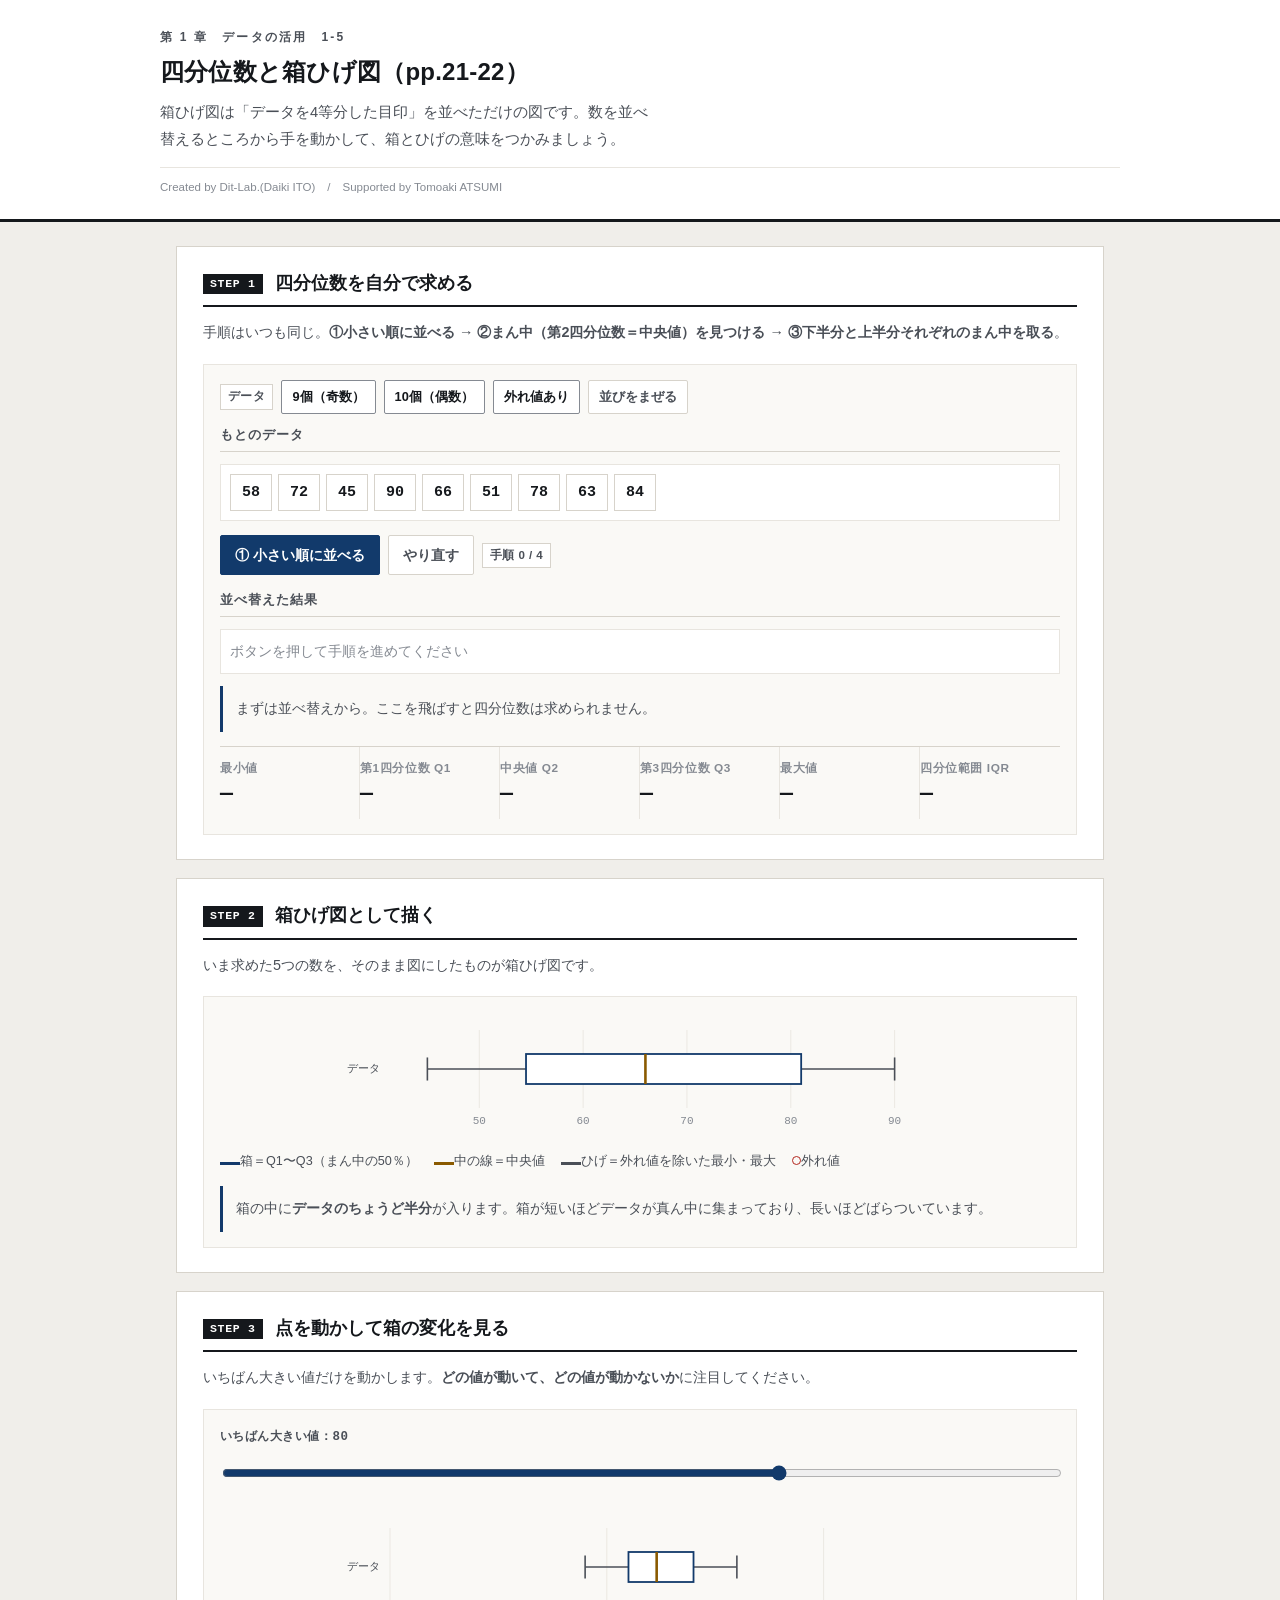
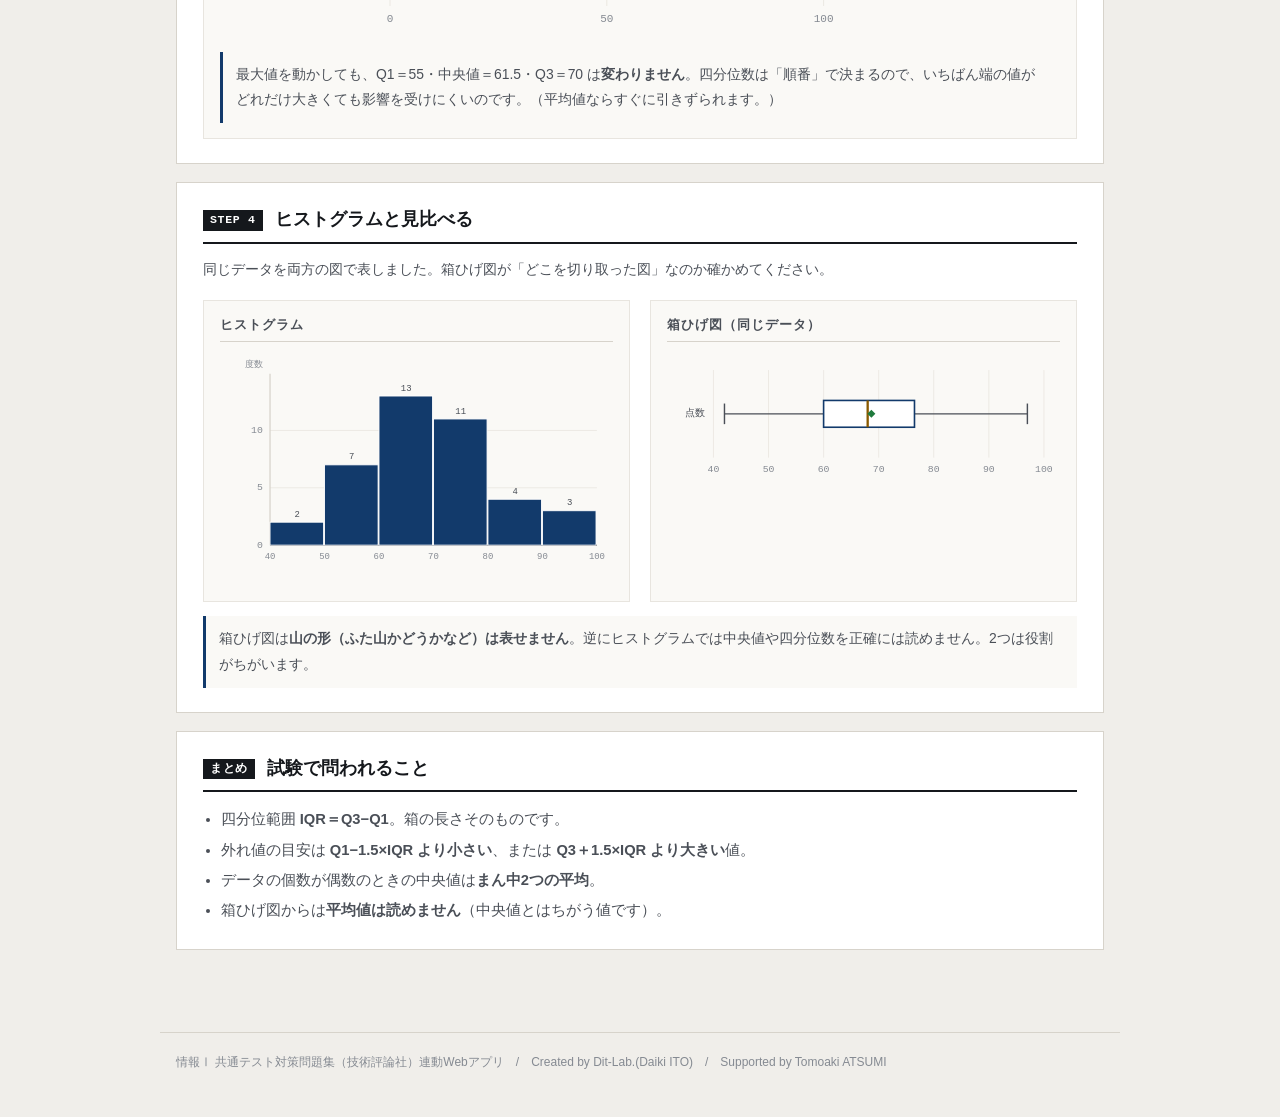
==== index.html @ 7871fb9c "feat: Streamlit版を静的Webアプリ化しGitHub Pagesで公開" ====
<!DOCTYPE html>
<html lang="ja">
<head>
<meta charset="UTF-8">
<meta name="viewport" content="width=device-width, initial-scale=1.0">
<title>四分位数と箱ひげ図｜情報Ⅰ共通テスト対策問題集</title>
<meta name="description" content="箱ひげ図は「データを4等分した目印」を並べただけの図です。数を並べ替えるところから手を動かして、箱とひげの意味をつかみましょう。">
<link rel="icon" href="data:image/svg+xml,%3Csvg xmlns=%22http://www.w3.org/2000/svg%22 viewBox=%220 0 32 32%22%3E%3Crect width=%2232%22 height=%2232%22 fill=%22%2315181c%22/%3E%3Ctext x=%2216%22 y=%2222%22 font-size=%2218%22 font-family=%22monospace%22 fill=%22%23fff%22 text-anchor=%22middle%22%3E01%3C/text%3E%3C/svg%3E">
<link rel="stylesheet" href="css/style.css">
<link rel="stylesheet" href="css/app.css">
</head>
<body>

<header class="app-header">
  <div class="inner">
    <span class="eyebrow">第 1 章　データの活用　1-5</span>
    <h1>四分位数と箱ひげ図（pp.21-22）</h1>
    <p class="lead">箱ひげ図は「データを4等分した目印」を並べただけの図です。数を並べ替えるところから手を動かして、箱とひげの意味をつかみましょう。</p>
    <p class="credit">Created by Dit-Lab.(Daiki ITO)　/　Supported by Tomoaki ATSUMI</p>
  </div>
</header>

<main class="wrap">
  <section class="step" id="step1">
    <h2><span class="no">STEP 1</span>四分位数を自分で求める</h2>
    <p class="desc">手順はいつも同じ。<strong>①小さい順に並べる → ②まん中（第2四分位数＝中央値）を見つける → ③下半分と上半分それぞれのまん中を取る</strong>。</p>

    <div class="panel">
      <div class="btn-row" style="margin-bottom:12px">
        <span class="badge">データ</span>
        <button class="btn sm" data-set="odd">9個（奇数）</button>
        <button class="btn sm" data-set="even">10個（偶数）</button>
        <button class="btn sm" data-set="outlier">外れ値あり</button>
        <button class="btn sm ghost" id="shuffleBtn">並びをまぜる</button>
      </div>

      <h3 style="font-size:.8rem;color:var(--ink-2);letter-spacing:.08em">もとのデータ</h3>
      <div class="chips" id="rawChips"></div>

      <div class="btn-row" style="margin-top:14px">
        <button class="btn primary" id="stepBtn">① 小さい順に並べる</button>
        <button class="btn ghost" id="stepReset">やり直す</button>
        <span class="badge" id="stepLabel">手順 0 / 4</span>
      </div>

      <h3 style="font-size:.8rem;color:var(--ink-2);letter-spacing:.08em;margin-top:16px">並べ替えた結果</h3>
      <div class="chips" id="sortedChips"></div>
      <div class="note" id="stepNote" style="margin-top:12px"></div>

      <div class="metrics" style="margin-top:14px">
        <div class="metric"><div class="k">最小値</div><div class="v" id="vMin">—</div></div>
        <div class="metric"><div class="k">第1四分位数 Q1</div><div class="v" id="vQ1">—</div></div>
        <div class="metric"><div class="k">中央値 Q2</div><div class="v" id="vQ2">—</div></div>
        <div class="metric"><div class="k">第3四分位数 Q3</div><div class="v" id="vQ3">—</div></div>
        <div class="metric"><div class="k">最大値</div><div class="v" id="vMax">—</div></div>
        <div class="metric"><div class="k">四分位範囲 IQR</div><div class="v" id="vIQR">—</div></div>
      </div>
    </div>
  </section>

  <section class="step" id="step2">
    <h2><span class="no">STEP 2</span>箱ひげ図として描く</h2>
    <p class="desc">いま求めた5つの数を、そのまま図にしたものが箱ひげ図です。</p>
    <div class="panel">
      <div id="boxChart"></div>
      <div class="tree-legend" style="margin-top:8px">
        <span class="k"><span class="sw" style="background:#123a6b"></span>箱＝Q1〜Q3（まん中の50％）</span>
        <span class="k"><span class="sw" style="background:#8a5a00"></span>中の線＝中央値</span>
        <span class="k"><span class="sw" style="background:#4a4f57"></span>ひげ＝外れ値を除いた最小・最大</span>
        <span class="k"><span class="sw" style="border:1.6px solid #b3261e;height:9px;width:9px;border-radius:50%;background:none"></span>外れ値</span>
      </div>
      <div class="note info" style="margin-top:12px">
        箱の中に<strong>データのちょうど半分</strong>が入ります。箱が短いほどデータが真ん中に集まっており、長いほどばらついています。
      </div>
    </div>
  </section>

  <section class="step" id="step3">
    <h2><span class="no">STEP 3</span>点を動かして箱の変化を見る</h2>
    <p class="desc">いちばん大きい値だけを動かします。<strong>どの値が動いて、どの値が動かないか</strong>に注目してください。</p>
    <div class="panel">
      <label class="fld" for="maxSlider">いちばん大きい値：<span class="mono" id="maxVal">—</span></label>
      <input type="range" id="maxSlider" min="0" max="120" step="1" value="80">
      <div id="liveBox" style="margin-top:10px"></div>
      <div class="note" id="liveNote" style="margin-top:12px"></div>
    </div>
  </section>

  <section class="step" id="step4">
    <h2><span class="no">STEP 4</span>ヒストグラムと見比べる</h2>
    <p class="desc">同じデータを両方の図で表しました。箱ひげ図が「どこを切り取った図」なのか確かめてください。</p>
    <div class="grid c2">
      <div class="panel"><h3>ヒストグラム</h3><div id="cmpHist"></div></div>
      <div class="panel"><h3>箱ひげ図（同じデータ）</h3><div id="cmpBox"></div></div>
    </div>
    <div class="note info" style="margin-top:14px">
      箱ひげ図は<strong>山の形（ふた山かどうかなど）は表せません</strong>。逆にヒストグラムでは中央値や四分位数を正確には読めません。2つは役割がちがいます。
    </div>
  </section>

  <section class="step">
    <h2><span class="no">まとめ</span>試験で問われること</h2>
    <ul style="margin:0;padding-left:1.2em;color:var(--ink-2);font-size:.92rem;line-height:2.05">
      <li>四分位範囲 <strong>IQR＝Q3−Q1</strong>。箱の長さそのものです。</li>
      <li>外れ値の目安は <strong>Q1−1.5×IQR より小さい</strong>、または <strong>Q3＋1.5×IQR より大きい</strong>値。</li>
      <li>データの個数が偶数のときの中央値は<strong>まん中2つの平均</strong>。</li>
      <li>箱ひげ図からは<strong>平均値は読めません</strong>（中央値とはちがう値です）。</li>
    </ul>
  </section>

</main>

<footer class="app-footer">
  情報Ⅰ 共通テスト対策問題集（技術評論社）連動Webアプリ　/　Created by Dit-Lab.(Daiki ITO)　/　Supported by Tomoaki ATSUMI
</footer>

<script src="js/chart.js"></script>
<script src="js/app.js"></script>
</body>
</html>
---- css/style.css ----
/* =========================================================
   情報Ⅰ 共通テスト対策問題集 — Web アプリ共通スタイル
   紙面（参考書）に寄せた設計。装飾色は使わず、色は意味を持つときだけ。
   ========================================================= */

:root{
  --paper:#ffffff;
  --paper-2:#faf9f6;      /* うすい紙 */
  --bg:#f0eeea;           /* 台紙 */
  --ink:#15181c;
  --ink-2:#4a4f57;
  --ink-3:#858a92;
  --rule:#d7d3cb;         /* 罫線 */
  --rule-2:#e8e5df;
  --accent:#123a6b;       /* 濃紺。主要操作と現在地だけに使う */
  --accent-w:#e9eef6;
  --zero:#c0392b;         /* 左＝0 */
  --one:#1d4ed8;          /* 右＝1 */
  --ok:#1f7a3d;   --ok-bg:#eef6f0;
  --ng:#b3261e;   --ng-bg:#fbefee;
  --warn:#8a5a00; --warn-bg:#fbf5e8;
  --font:"Hiragino Kaku Gothic ProN","Hiragino Sans","Yu Gothic Medium","Yu Gothic",
         "Noto Sans JP",Meiryo,-apple-system,BlinkMacSystemFont,sans-serif;
  --mono:"SFMono-Regular",Menlo,Consolas,"Courier New",monospace;
}

*{box-sizing:border-box}
[hidden]{display:none !important}
html{-webkit-text-size-adjust:100%}
body{
  margin:0; background:var(--bg); color:var(--ink);
  font-family:var(--font); font-size:16px; line-height:1.85;
  font-feature-settings:"palt" 1;
}
h1,h2,h3,h4{line-height:1.45; margin:0; font-weight:700}
p{margin:0 0 .75em} p:last-child{margin-bottom:0}
a{color:var(--accent)}

/* ---------- 標題 ---------- */
.app-header{background:var(--paper); border-bottom:3px solid var(--ink); padding:26px 20px 20px}
.app-header .inner{max-width:960px; margin:0 auto}
.app-header .eyebrow{
  font-size:.75rem; font-weight:700; color:var(--ink-2); letter-spacing:.18em;
  display:block; margin-bottom:7px;
}
.app-header h1{font-size:1.5rem; letter-spacing:.01em}
.app-header .lead{font-size:.92rem; color:var(--ink-2); margin-top:9px; max-width:60ch}
.app-header .credit{
  font-size:.72rem; color:var(--ink-3); margin-top:14px;
  padding-top:9px; border-top:1px solid var(--rule-2);
}

/* ---------- 版面 ---------- */
.wrap{max-width:960px; margin:0 auto; padding:24px 16px 64px}
.step{background:var(--paper); border:1px solid var(--rule); padding:24px 26px; margin-bottom:18px}
.step > h2{
  display:flex; align-items:baseline; gap:12px; font-size:1.1rem;
  padding-bottom:9px; border-bottom:2px solid var(--ink); margin-bottom:12px;
}
.step > h2 .no{
  flex:none; font-family:var(--mono); font-size:.72rem; font-weight:700;
  background:var(--ink); color:var(--paper); padding:2px 7px; letter-spacing:.06em;
  position:relative; top:-2px;
}
.step > .desc{color:var(--ink-2); font-size:.9rem; margin-bottom:18px}
.step[hidden]{display:none}

.grid{display:grid; gap:20px}
.grid > *{min-width:0}          /* 子の中身で列が広がるのを防ぐ */
@media(min-width:800px){ .grid.c2{grid-template-columns:1fr 1fr} }

.panel{border:1px solid var(--rule-2); background:var(--paper-2); padding:15px 16px; min-width:0}
.panel > h3{
  font-size:.8rem; font-weight:700; color:var(--ink-2); letter-spacing:.08em;
  margin-bottom:12px; padding-bottom:6px; border-bottom:1px solid var(--rule);
}

/* ---------- 部品 ---------- */
.btn{
  appearance:none; border:1px solid var(--ink-3); background:var(--paper); color:var(--ink);
  font-family:inherit; font-size:.88rem; font-weight:700; padding:8px 14px;
  border-radius:2px; cursor:pointer; min-height:40px; line-height:1.4;
  transition:background .12s, border-color .12s, color .12s;
}
.btn:hover:not(:disabled){background:var(--accent-w); border-color:var(--accent); color:var(--accent)}
.btn:disabled{opacity:.35; cursor:not-allowed}
.btn.primary{background:var(--accent); color:var(--paper); border-color:var(--accent)}
.btn.primary:hover:not(:disabled){background:#0d2c53; color:var(--paper)}
.btn.ghost{border-color:var(--rule); color:var(--ink-2)}
.btn.sm{font-size:.8rem; padding:5px 10px; min-height:34px}
.btn-row{display:flex; flex-wrap:wrap; gap:8px; align-items:center}

/* タブ（見出し下線式） */
.seg{display:flex; gap:0; border-bottom:1px solid var(--rule)}
.seg button{
  appearance:none; border:0; background:transparent; font-family:inherit; font-size:.88rem;
  font-weight:700; color:var(--ink-3); padding:9px 4px; margin-right:26px; cursor:pointer;
  border-bottom:3px solid transparent; margin-bottom:-1px; min-height:40px;
}
.seg button:hover{color:var(--ink-2)}
.seg button[aria-pressed="true"]{color:var(--ink); border-bottom-color:var(--accent)}

label.fld{display:block; font-size:.78rem; font-weight:700; color:var(--ink-2); margin-bottom:5px; letter-spacing:.04em}
input[type=text], textarea, input[type=number]{
  width:100%; font-family:inherit; font-size:1rem; color:var(--ink);
  border:1px solid var(--ink-3); border-radius:2px; padding:9px 11px;
  background:var(--paper); min-height:42px;
}
input:focus, textarea:focus{outline:2px solid var(--accent); outline-offset:-1px; border-color:var(--accent)}
.btn:focus-visible, .seg button:focus-visible, .node-card:focus-visible{outline:2px solid var(--accent); outline-offset:2px}
textarea{resize:vertical; line-height:1.7}
.mono{font-family:var(--mono)}

table.tbl{width:100%; border-collapse:collapse; font-size:.89rem}
table.tbl th, table.tbl td{border-bottom:1px solid var(--rule-2); padding:7px 10px; text-align:right}
table.tbl th:first-child, table.tbl td:first-child{text-align:left}
table.tbl thead th{border-bottom:1.5px solid var(--ink); font-size:.76rem; color:var(--ink-2); font-weight:700; white-space:nowrap}
.tbl-scroll{overflow-x:auto; -webkit-overflow-scrolling:touch; max-width:100%}

.note{padding:10px 13px; font-size:.87rem; border-left:3px solid var(--ink-3); background:var(--paper-2)}
.note.ok{background:var(--ok-bg); border-left-color:var(--ok); color:#123f22}
.note.ng{background:var(--ng-bg); border-left-color:var(--ng); color:#6d1a15}
.note.info{background:var(--paper-2); border-left-color:var(--accent); color:var(--ink-2)}
.note.warn{background:var(--warn-bg); border-left-color:var(--warn); color:#5c3d00}
.note[hidden]{display:none}

.badge{
  display:inline-block; font-size:.72rem; font-weight:700; padding:1px 7px;
  border:1px solid var(--rule); color:var(--ink-2); background:var(--paper); letter-spacing:.04em;
}

/* 数値は罫線で仕切るだけ。カードにしない */
.metrics{display:flex; flex-wrap:wrap; gap:0; border-top:1px solid var(--rule)}
.metric{flex:1 1 130px; padding:11px 14px 11px 0; border-right:1px solid var(--rule-2)}
.metric:last-child{border-right:0}
.metric .k{font-size:.74rem; color:var(--ink-3); font-weight:700; letter-spacing:.05em}
.metric .v{font-size:1.6rem; font-weight:700; line-height:1.3; font-family:var(--mono); letter-spacing:-.01em}
.metric .s{font-size:.76rem; color:var(--ink-2)}

.bit0{color:var(--zero); font-weight:700}
.bit1{color:var(--one); font-weight:700}

.app-footer{
  max-width:960px; margin:0 auto; padding:18px 16px 44px; color:var(--ink-3);
  font-size:.75rem; border-top:1px solid var(--rule);
}
.sr-only{position:absolute;width:1px;height:1px;overflow:hidden;clip:rect(0 0 0 0);white-space:nowrap}

@media(max-width:640px){
  body{font-size:15px}
  .app-header{padding:20px 16px 16px}
  .app-header h1{font-size:1.16rem}
  .wrap{padding:16px 12px 52px}
  .step{padding:18px 15px}
  .seg button{margin-right:18px; font-size:.84rem}
  .metric{flex-basis:50%; border-right:0}
}
@media (prefers-reduced-motion:reduce){ *{animation:none!important; transition:none!important} }
---- css/app.css ----
.chips{display:flex; flex-wrap:wrap; gap:6px; min-height:44px; padding:9px;
  border:1px solid var(--rule-2); background:var(--paper)}
.chip{display:inline-block; font-family:var(--mono); font-weight:700; font-size:.94rem;
  padding:4px 10px; border:1px solid var(--rule); background:var(--paper); min-width:42px; text-align:center}
.chip.q1{border-color:var(--accent); background:var(--accent-w); color:var(--accent)}
.chip.q2{border-color:#8a5a00; background:var(--warn-bg); color:#8a5a00}
.chip.q3{border-color:var(--accent); background:var(--accent-w); color:var(--accent)}
.chip.half{background:#f4f6fa}
.chip.out{border-color:var(--ng); color:var(--ng)}
.chip.dim{opacity:.45}
input[type=range]{width:100%; accent-color:var(--accent); height:34px}
.tree-legend{display:flex; gap:16px; flex-wrap:wrap; font-size:.79rem; color:var(--ink-2); align-items:center}
.tree-legend .sw{width:20px; height:3px; display:inline-block}
.metric .v{font-size:1.35rem}
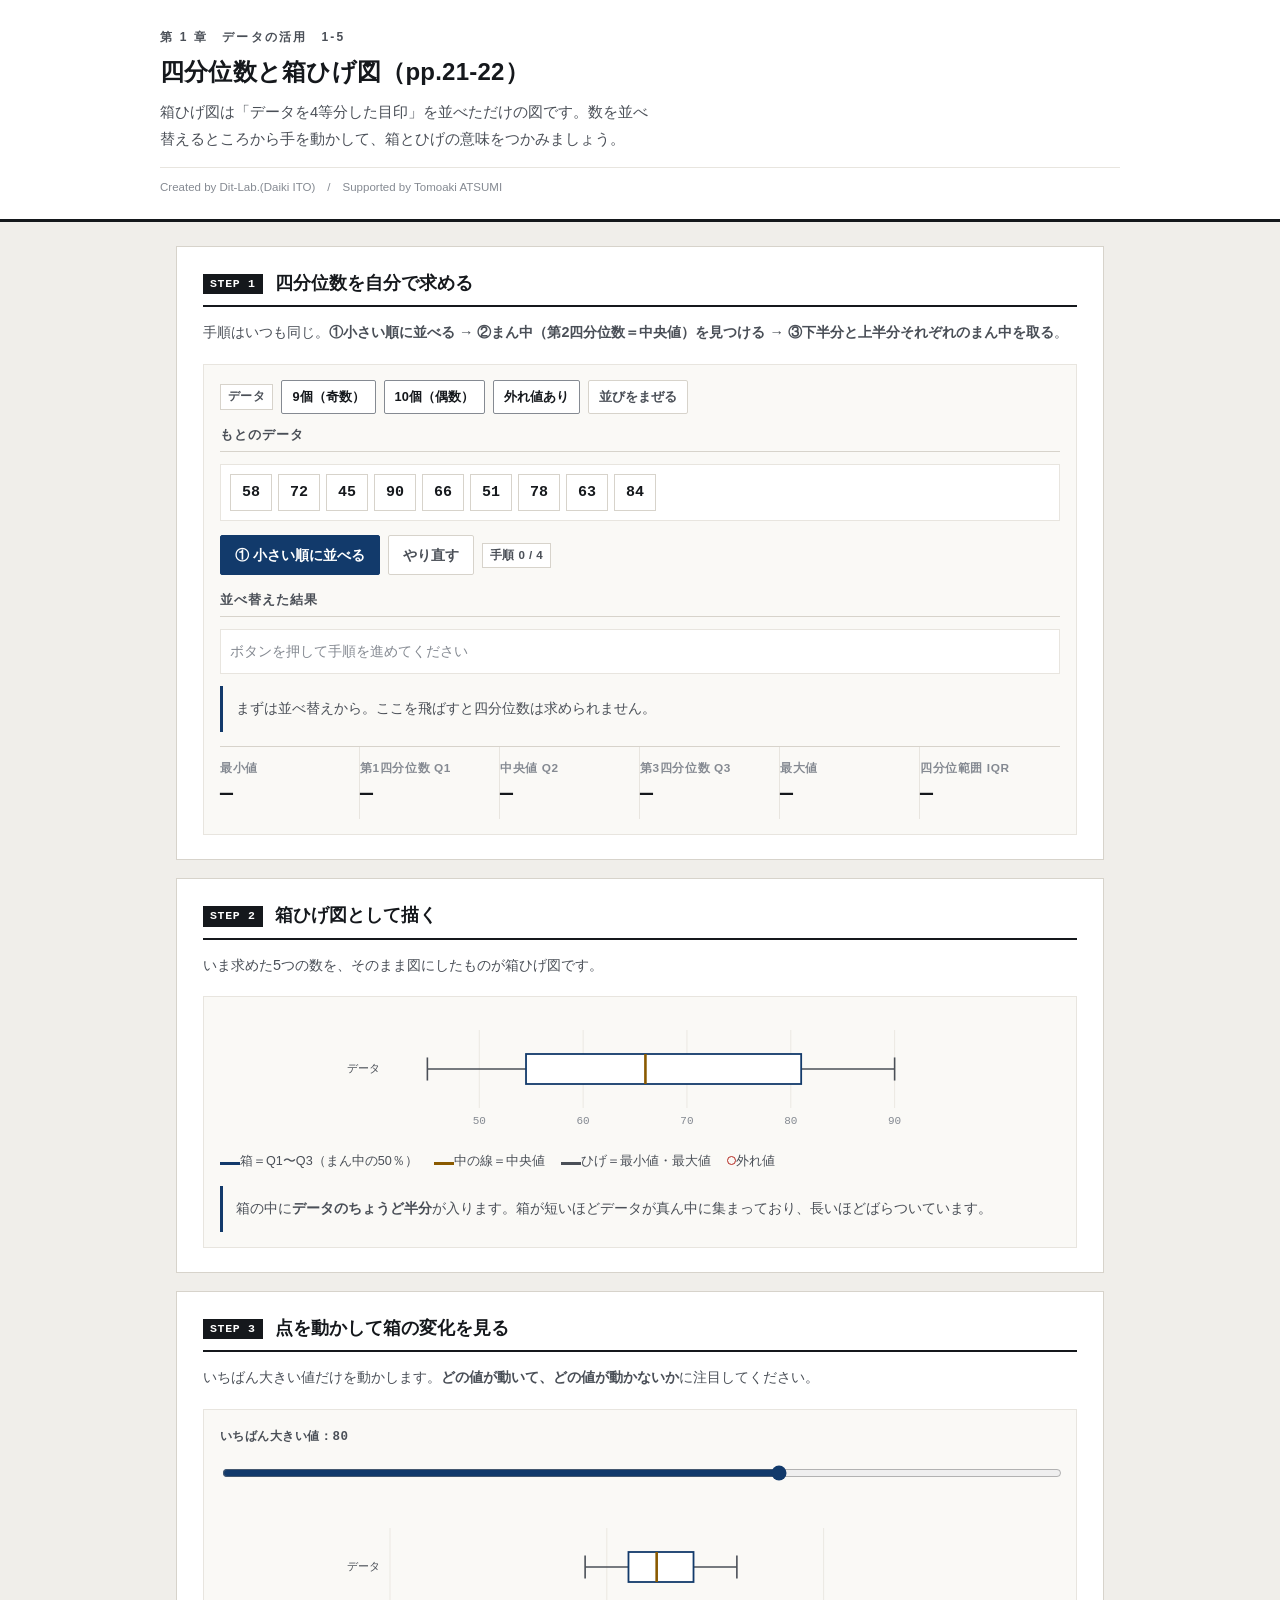
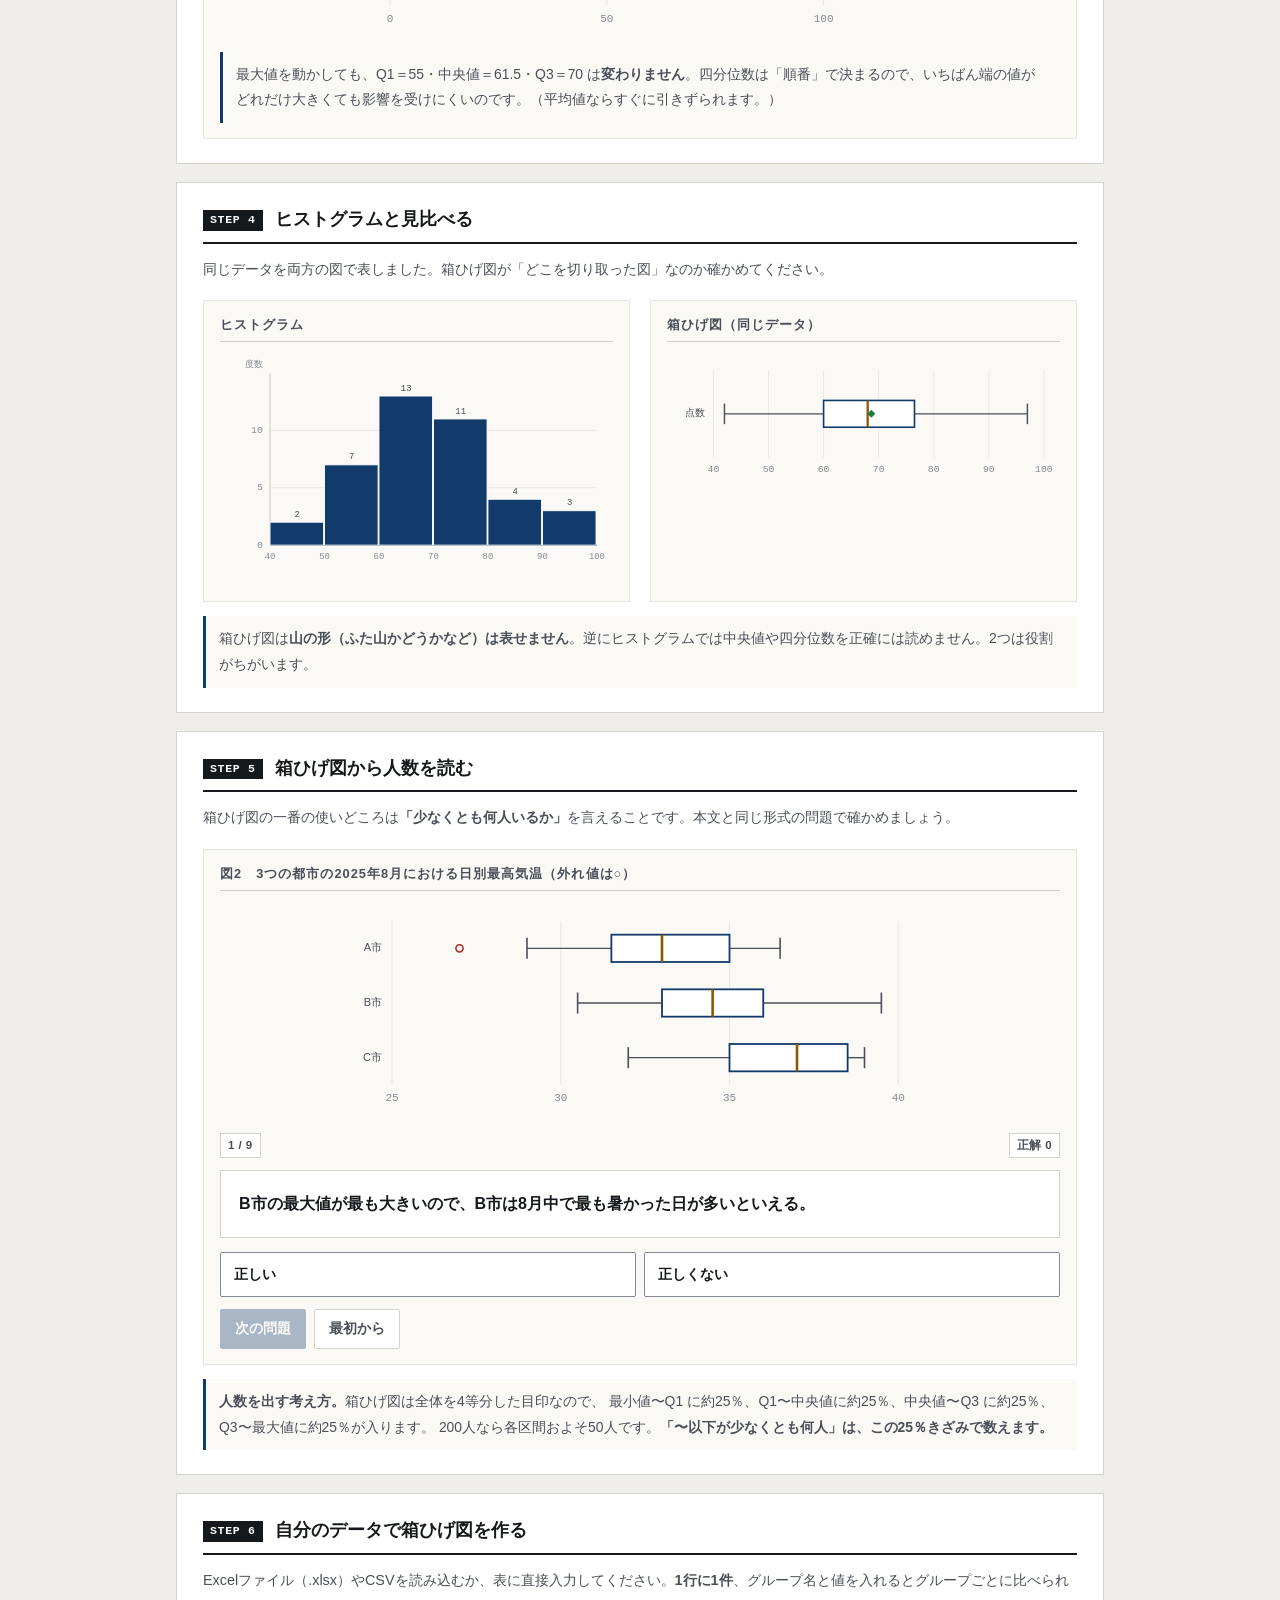
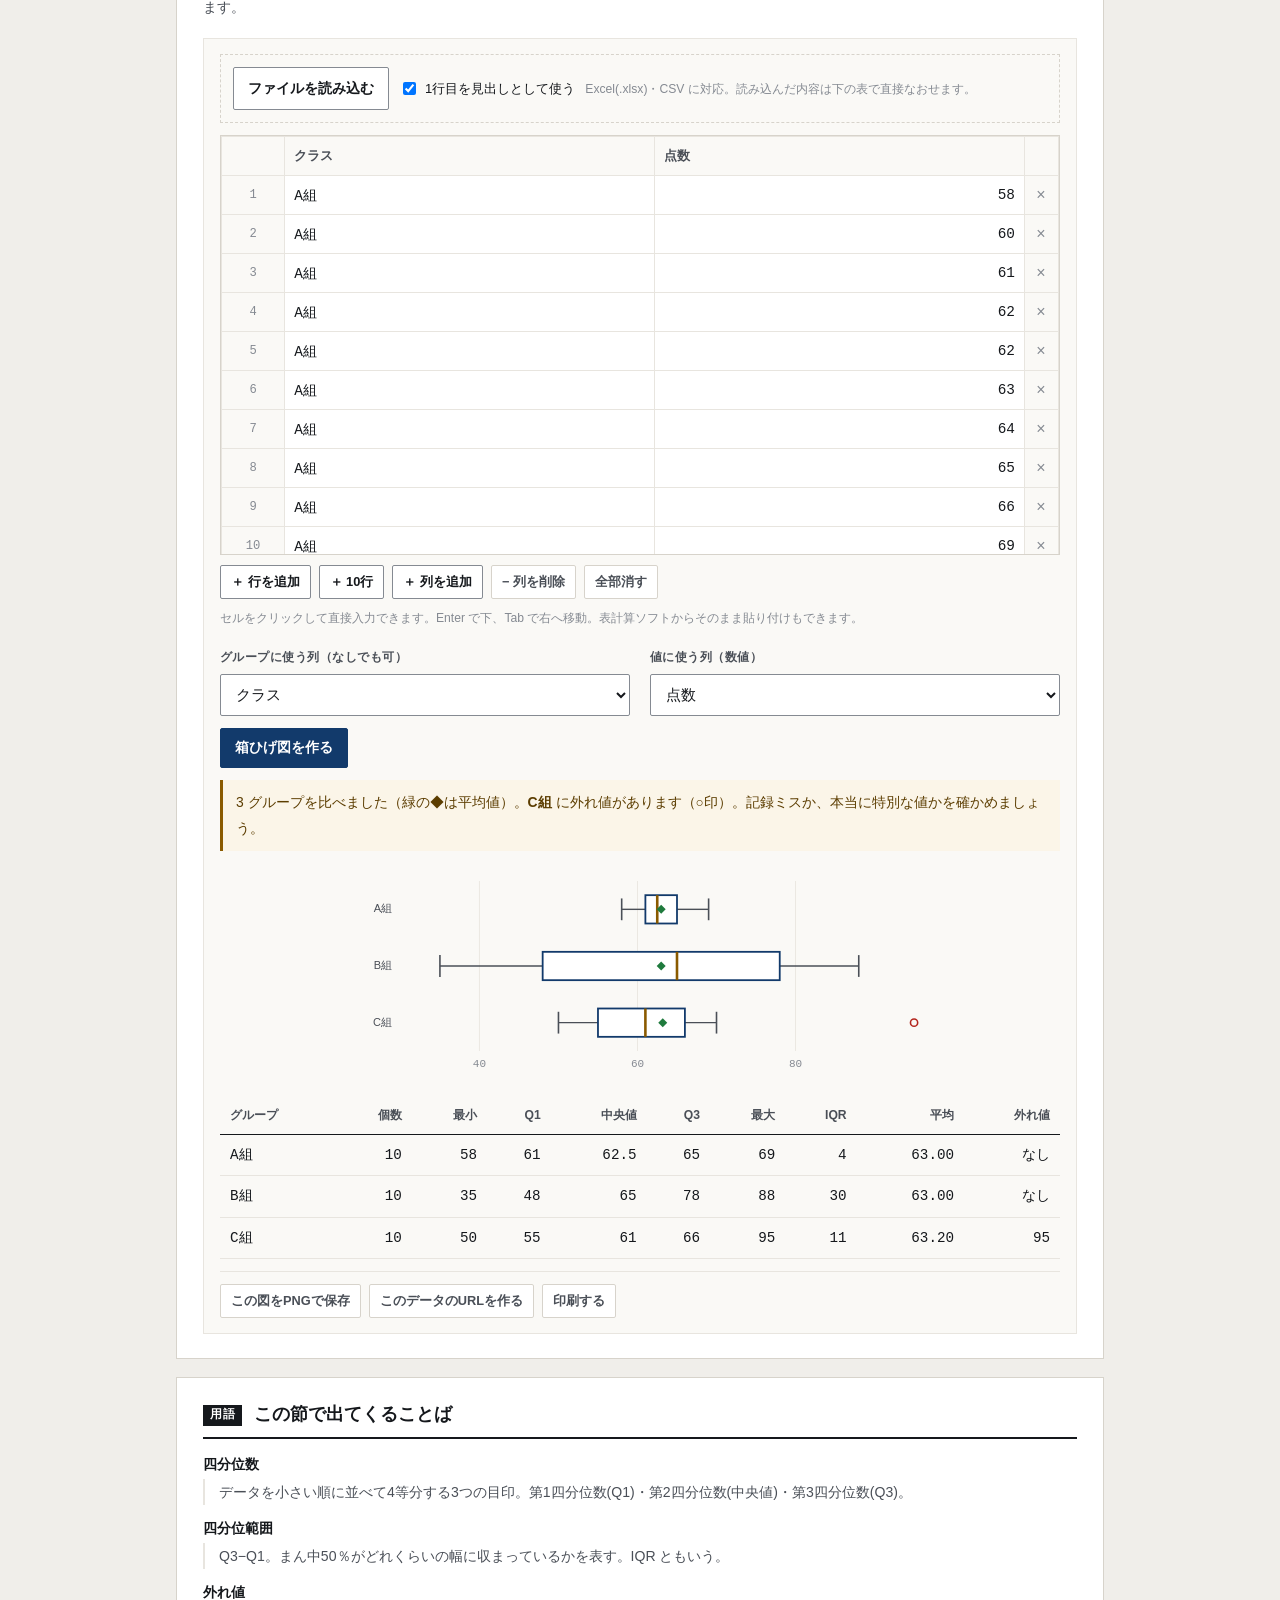
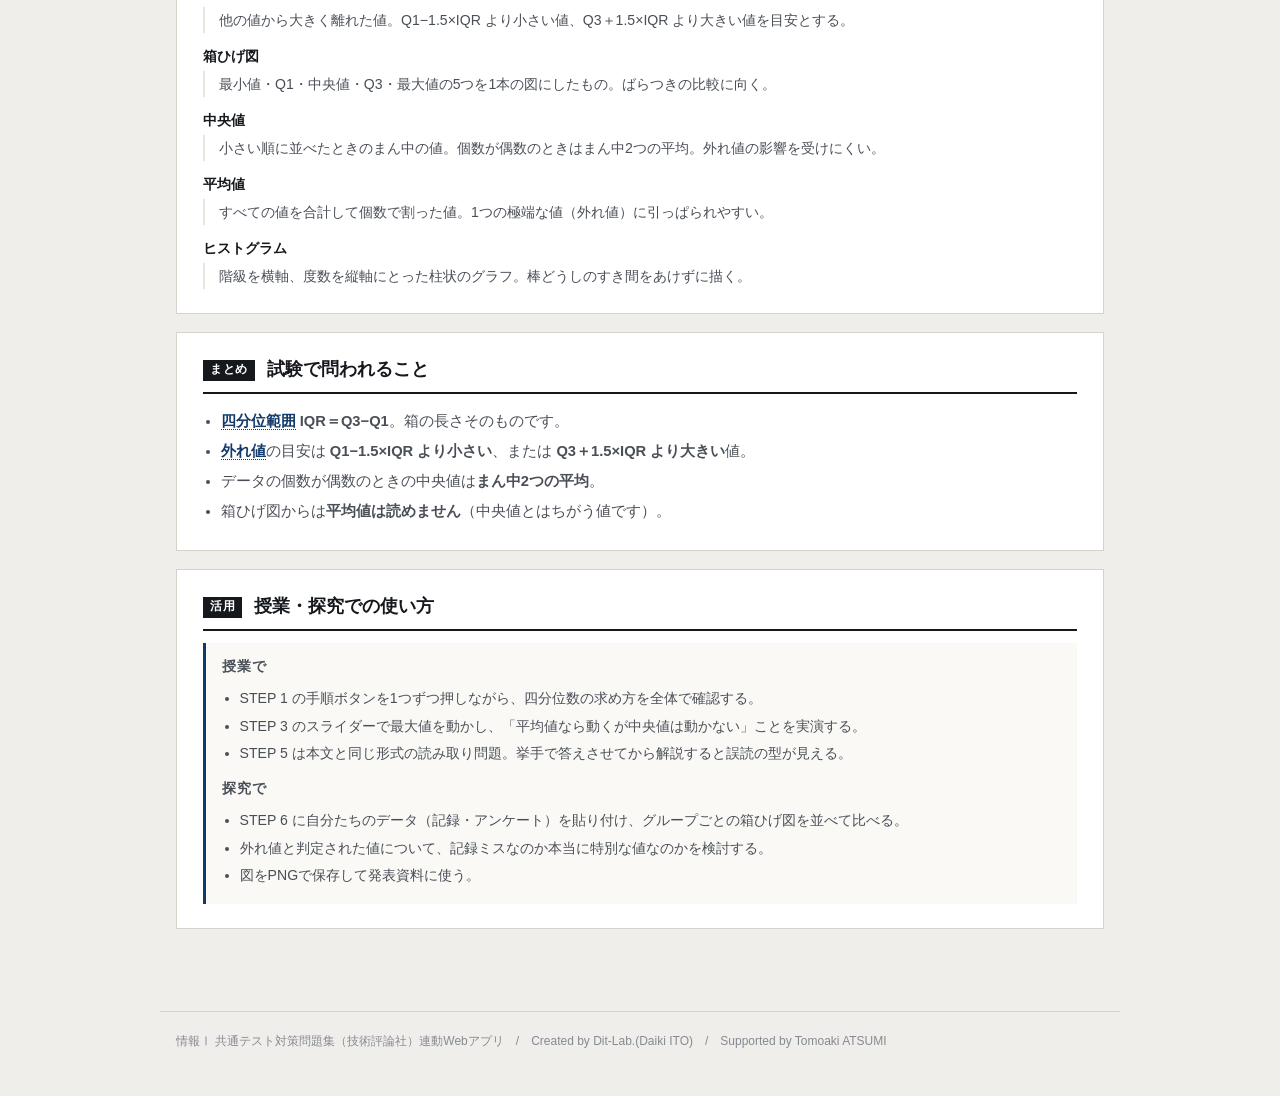
==== commit ab57182e: "feat: Excel読込・セル入力グリッド・グループ別比較・用語解説を追加" ====
--- a/index.html
+++ b/index.html
@@ -66,7 +66,7 @@
       <div class="tree-legend" style="margin-top:8px">
         <span class="k"><span class="sw" style="background:#123a6b"></span>箱＝Q1〜Q3（まん中の50％）</span>
         <span class="k"><span class="sw" style="background:#8a5a00"></span>中の線＝中央値</span>
-        <span class="k"><span class="sw" style="background:#4a4f57"></span>ひげ＝外れ値を除いた最小・最大</span>
+        <span class="k"><span class="sw" style="background:#4a4f57"></span>ひげ＝最小値・最大値</span>
         <span class="k"><span class="sw" style="border:1.6px solid #b3261e;height:9px;width:9px;border-radius:50%;background:none"></span>外れ値</span>
       </div>
       <div class="note info" style="margin-top:12px">
@@ -98,14 +98,82 @@
     </div>
   </section>
 
+
+  <section class="step" id="step5">
+    <h2><span class="no">STEP 5</span>箱ひげ図から人数を読む</h2>
+    <p class="desc">箱ひげ図の一番の使いどころは<strong>「少なくとも何人いるか」</strong>を言えることです。本文と同じ形式の問題で確かめましょう。</p>
+
+    <div class="panel">
+      <h3 id="figTitle"></h3>
+      <div id="qFigure"></div>
+      <div class="qhead" style="margin-top:14px">
+        <span class="badge" id="qProgress">1 / 1</span>
+        <span class="badge">正解 <span class="score" id="qScore">0</span></span>
+      </div>
+      <div class="card-q"><div class="q-scene" id="qText"></div></div>
+      <div class="choice4" id="qChoices"></div>
+      <div class="note" id="qFb" hidden style="margin-top:12px"></div>
+      <div class="btn-row" style="margin-top:12px">
+        <button class="btn primary" id="qNext" disabled>次の問題</button>
+        <button class="btn ghost" id="qReset">最初から</button>
+      </div>
+    </div>
+
+    <div class="note info" style="margin-top:14px">
+      <strong>人数を出す考え方。</strong>箱ひげ図は全体を4等分した目印なので、
+      最小値〜Q1 に約25％、Q1〜中央値に約25％、中央値〜Q3 に約25％、Q3〜最大値に約25％が入ります。
+      200人なら各区間およそ50人です。<strong>「〜以下が少なくとも何人」は、この25％きざみで数えます。</strong>
+    </div>
+  </section>
+
+  <section class="step" id="step6">
+    <h2><span class="no">STEP 6</span>自分のデータで箱ひげ図を作る</h2>
+    <p class="desc">Excelファイル（.xlsx）やCSVを読み込むか、表に直接入力してください。<strong>1行に1件</strong>、グループ名と値を入れるとグループごとに比べられます。</p>
+    <div class="panel">
+      <div id="dataInput"></div>
+      <div class="grid c2" style="margin-top:16px">
+        <div><label class="fld" for="gCol">グループに使う列（なしでも可）</label><select id="gCol" class="sel"></select></div>
+        <div><label class="fld" for="vCol">値に使う列（数値）</label><select id="vCol" class="sel"></select></div>
+      </div>
+      <div class="btn-row" style="margin-top:12px"><button class="btn primary" id="calcMine">箱ひげ図を作る</button></div>
+      <div class="note" id="myNote" hidden style="margin-top:12px"></div>
+      <div id="myChart" style="margin-top:12px"></div>
+      <div class="tbl-scroll" style="margin-top:12px"><table class="tbl" id="myTable"></table></div>
+      <div class="toolbar" id="myTools"></div>
+    </div>
+  </section>
+
+  <section class="step" id="glossary">
+    <h2><span class="no">用語</span>この節で出てくることば</h2>
+    <div id="glossBox"></div>
+  </section>
+
   <section class="step">
     <h2><span class="no">まとめ</span>試験で問われること</h2>
     <ul style="margin:0;padding-left:1.2em;color:var(--ink-2);font-size:.92rem;line-height:2.05">
-      <li>四分位範囲 <strong>IQR＝Q3−Q1</strong>。箱の長さそのものです。</li>
-      <li>外れ値の目安は <strong>Q1−1.5×IQR より小さい</strong>、または <strong>Q3＋1.5×IQR より大きい</strong>値。</li>
+      <li><span class="term" data-t="四分位範囲">四分位範囲</span> <strong>IQR＝Q3−Q1</strong>。箱の長さそのものです。</li>
+      <li><span class="term" data-t="外れ値">外れ値</span>の目安は <strong>Q1−1.5×IQR より小さい</strong>、または <strong>Q3＋1.5×IQR より大きい</strong>値。</li>
       <li>データの個数が偶数のときの中央値は<strong>まん中2つの平均</strong>。</li>
       <li>箱ひげ図からは<strong>平均値は読めません</strong>（中央値とはちがう値です）。</li>
     </ul>
+  </section>
+
+  <section class="step">
+    <h2><span class="no">活用</span>授業・探究での使い方</h2>
+    <div class="use-note">
+      <h3>授業で</h3>
+      <ul>
+        <li>STEP 1 の手順ボタンを1つずつ押しながら、四分位数の求め方を全体で確認する。</li>
+        <li>STEP 3 のスライダーで最大値を動かし、「平均値なら動くが中央値は動かない」ことを実演する。</li>
+        <li>STEP 5 は本文と同じ形式の読み取り問題。挙手で答えさせてから解説すると誤読の型が見える。</li>
+      </ul>
+      <h3 style="margin-top:12px">探究で</h3>
+      <ul>
+        <li>STEP 6 に自分たちのデータ（記録・アンケート）を貼り付け、グループごとの箱ひげ図を並べて比べる。</li>
+        <li>外れ値と判定された値について、記録ミスなのか本当に特別な値なのかを検討する。</li>
+        <li>図をPNGで保存して発表資料に使う。</li>
+      </ul>
+    </div>
   </section>
 
 </main>
@@ -114,7 +182,12 @@
   情報Ⅰ 共通テスト対策問題集（技術評論社）連動Webアプリ　/　Created by Dit-Lab.(Daiki ITO)　/　Supported by Tomoaki ATSUMI
 </footer>
 
+<script src="js/tools.js"></script>
 <script src="js/chart.js"></script>
+<script src="js/grid.js"></script>
+<script src="js/xlsx.js"></script>
+<script src="js/datainput.js"></script>
+<script src="js/terms.js"></script>
 <script src="js/app.js"></script>
 </body>
 </html>
--- a/css/style.css
+++ b/css/style.css
@@ -156,3 +156,89 @@
   .metric{flex-basis:50%; border-right:0}
 }
 @media (prefers-reduced-motion:reduce){ *{animation:none!important; transition:none!important} }
+
+/* ---------- 自分のデータ・共有・印刷 ---------- */
+.toolbar{display:flex; flex-wrap:wrap; gap:8px; align-items:center; margin-top:12px;
+  padding-top:12px; border-top:1px solid var(--rule-2)}
+.toolbar .hint{font-size:.78rem; color:var(--ink-3)}
+.paste-area{width:100%; min-height:110px; font-family:var(--mono); font-size:.86rem}
+.use-note{background:var(--paper-2); border-left:3px solid var(--accent); padding:14px 16px; font-size:.88rem}
+.use-note h3{font-size:.86rem; letter-spacing:.06em; margin-bottom:8px; color:var(--ink-2)}
+.use-note ol, .use-note ul{margin:0; padding-left:1.25em; line-height:1.95; color:var(--ink-2)}
+
+@media print{
+  body{background:#fff}
+  .app-header{border-bottom:2px solid #000}
+  .step{border:1px solid #bbb; break-inside:avoid; page-break-inside:avoid; margin-bottom:12px}
+  .btn, .seg, .toolbar, input[type=range]{display:none !important}
+  .note{border-left-width:2px}
+  a[href]:after{content:""}
+}
+
+/* ---------- 入力グリッド ---------- */
+.dg-scroll{overflow:auto; -webkit-overflow-scrolling:touch; border:1px solid var(--rule); background:var(--paper); max-height:420px}
+table.dg{border-collapse:collapse; font-family:var(--mono); font-size:.9rem; min-width:100%}
+table.dg th, table.dg td{border:1px solid var(--rule-2); padding:0}
+table.dg thead th{background:var(--paper-2); position:sticky; top:0; z-index:2}
+table.dg .dg-n{background:var(--paper-2); color:var(--ink-3); font-size:.76rem; font-weight:400;
+  text-align:center; min-width:34px; padding:0 4px; position:sticky; left:0; z-index:1}
+table.dg .dg-corner{background:var(--paper-2); min-width:34px; position:sticky; left:0; z-index:3}
+table.dg .dg-act{background:var(--paper-2); width:34px}
+.dg-h, .dg-c{width:100%; min-width:96px; border:0; background:transparent; font-family:inherit;
+  font-size:.9rem; padding:8px 9px; color:var(--ink); min-height:38px}
+.dg-h{font-weight:700; font-family:var(--font); font-size:.82rem; color:var(--ink-2)}
+.dg-c.num{text-align:right}
+.dg-c:focus, .dg-h:focus{outline:2px solid var(--accent); outline-offset:-2px; background:var(--accent-w)}
+.dg-del{border:0; background:transparent; color:var(--ink-3); cursor:pointer; width:32px; height:34px; font-size:1rem}
+.dg-del:hover{color:var(--ng)}
+.dg-tools{display:flex; flex-wrap:wrap; gap:8px; align-items:center; margin-top:10px}
+.dg-hint{font-size:.76rem; color:var(--ink-3)}
+
+/* ---------- ファイル読み込み ---------- */
+.filebox{display:flex; flex-wrap:wrap; gap:10px; align-items:center; padding:12px;
+  border:1px dashed var(--rule); background:var(--paper-2)}
+.filebox input[type=file]{font-size:.85rem; font-family:inherit; max-width:100%}
+.filebox .sel{max-width:220px}
+.filelabel{display:inline-flex; align-items:center; gap:6px; font-size:.85rem; font-weight:700;
+  border:1px solid var(--ink-3); background:var(--paper); padding:8px 14px; border-radius:2px; cursor:pointer; min-height:40px}
+.filelabel:hover{border-color:var(--accent); color:var(--accent); background:var(--accent-w)}
+.filelabel input{display:none}
+
+/* ---------- 用語解説 ---------- */
+.term{position:relative; border-bottom:1.5px dotted var(--accent); cursor:help; color:var(--accent); font-weight:700}
+.term .term-pop{display:none; position:absolute; left:0; top:1.7em; z-index:50; width:min(300px,78vw);
+  background:var(--paper); border:1px solid var(--ink-3); box-shadow:0 6px 20px rgba(0,0,0,.14);
+  padding:10px 12px; font-size:.82rem; font-weight:400; color:var(--ink-2); line-height:1.75;
+  border-left:3px solid var(--accent); cursor:auto; text-align:left}
+.term .term-pop b{display:block; color:var(--ink); font-size:.86rem; margin-bottom:3px}
+.term.open .term-pop{display:block}
+dl.gloss{margin:0; font-size:.88rem}
+dl.gloss dt{font-weight:700; color:var(--ink); margin-top:10px}
+dl.gloss dt:first-child{margin-top:0}
+dl.gloss dd{margin:2px 0 0; color:var(--ink-2); line-height:1.85; padding-left:1em; border-left:2px solid var(--rule-2)}
+@media print{ .term{border-bottom:0; color:inherit} .term .term-pop{display:none !important} }
+
+/* ---------- スマホ・タブレット ---------- */
+@media (max-width:1024px){
+  /* iOS で入力時に画面が勝手に拡大するのを防ぐ（16px 未満だとズームする） */
+  input[type=text], input[type=number], textarea, select, .dg-c, .dg-h{ font-size:16px }
+  .dg-c, .dg-h{ min-width:110px }
+}
+@media (max-width:820px){
+  .grid.c2{grid-template-columns:1fr}
+  .dg-scroll{max-height:340px}
+  .filebox{flex-direction:column; align-items:stretch}
+  .filebox .sel{max-width:100%}
+  .term .term-pop{left:auto; right:0; width:min(280px,86vw)}
+}
+@media (max-width:480px){
+  .step > h2{font-size:1rem; flex-wrap:wrap}
+  .metrics{gap:0}
+  .metric{flex-basis:50%; padding-right:10px}
+  .metric .v{font-size:1.3rem}
+  .btn{padding:8px 12px}
+  .dg-tools{gap:6px}
+  .dg-hint{width:100%}
+}
+/* タッチ操作でのスクロールを滑らかに */
+.tbl-scroll, .dg-scroll, .tree-box{ -webkit-overflow-scrolling:touch; overscroll-behavior-x:contain }
--- a/css/app.css
+++ b/css/app.css
@@ -12,3 +12,14 @@
 .tree-legend{display:flex; gap:16px; flex-wrap:wrap; font-size:.79rem; color:var(--ink-2); align-items:center}
 .tree-legend .sw{width:20px; height:3px; display:inline-block}
 .metric .v{font-size:1.35rem}
+.qhead{display:flex; justify-content:space-between; align-items:center; margin-bottom:12px}
+.card-q{border:1px solid var(--rule); background:var(--paper); padding:18px; margin-bottom:14px}
+.q-scene{font-size:1rem; font-weight:700; line-height:1.9}
+.choice4{display:grid; gap:8px; grid-template-columns:repeat(auto-fit,minmax(150px,1fr))}
+.choice4 .btn{text-align:left; line-height:1.6; padding:10px 13px}
+.choice4 .btn.correct{background:var(--ok-bg); border-color:var(--ok); color:var(--ok)}
+.choice4 .btn.wrong{background:var(--ng-bg); border-color:var(--ng); color:var(--ng)}
+.choice4.locked{pointer-events:none}
+#myTable td{font-family:var(--mono)}
+.sel{width:100%; font-family:inherit; font-size:.95rem; padding:9px 11px; min-height:42px;
+  border:1px solid var(--ink-3); border-radius:2px; background:var(--paper); color:var(--ink)}
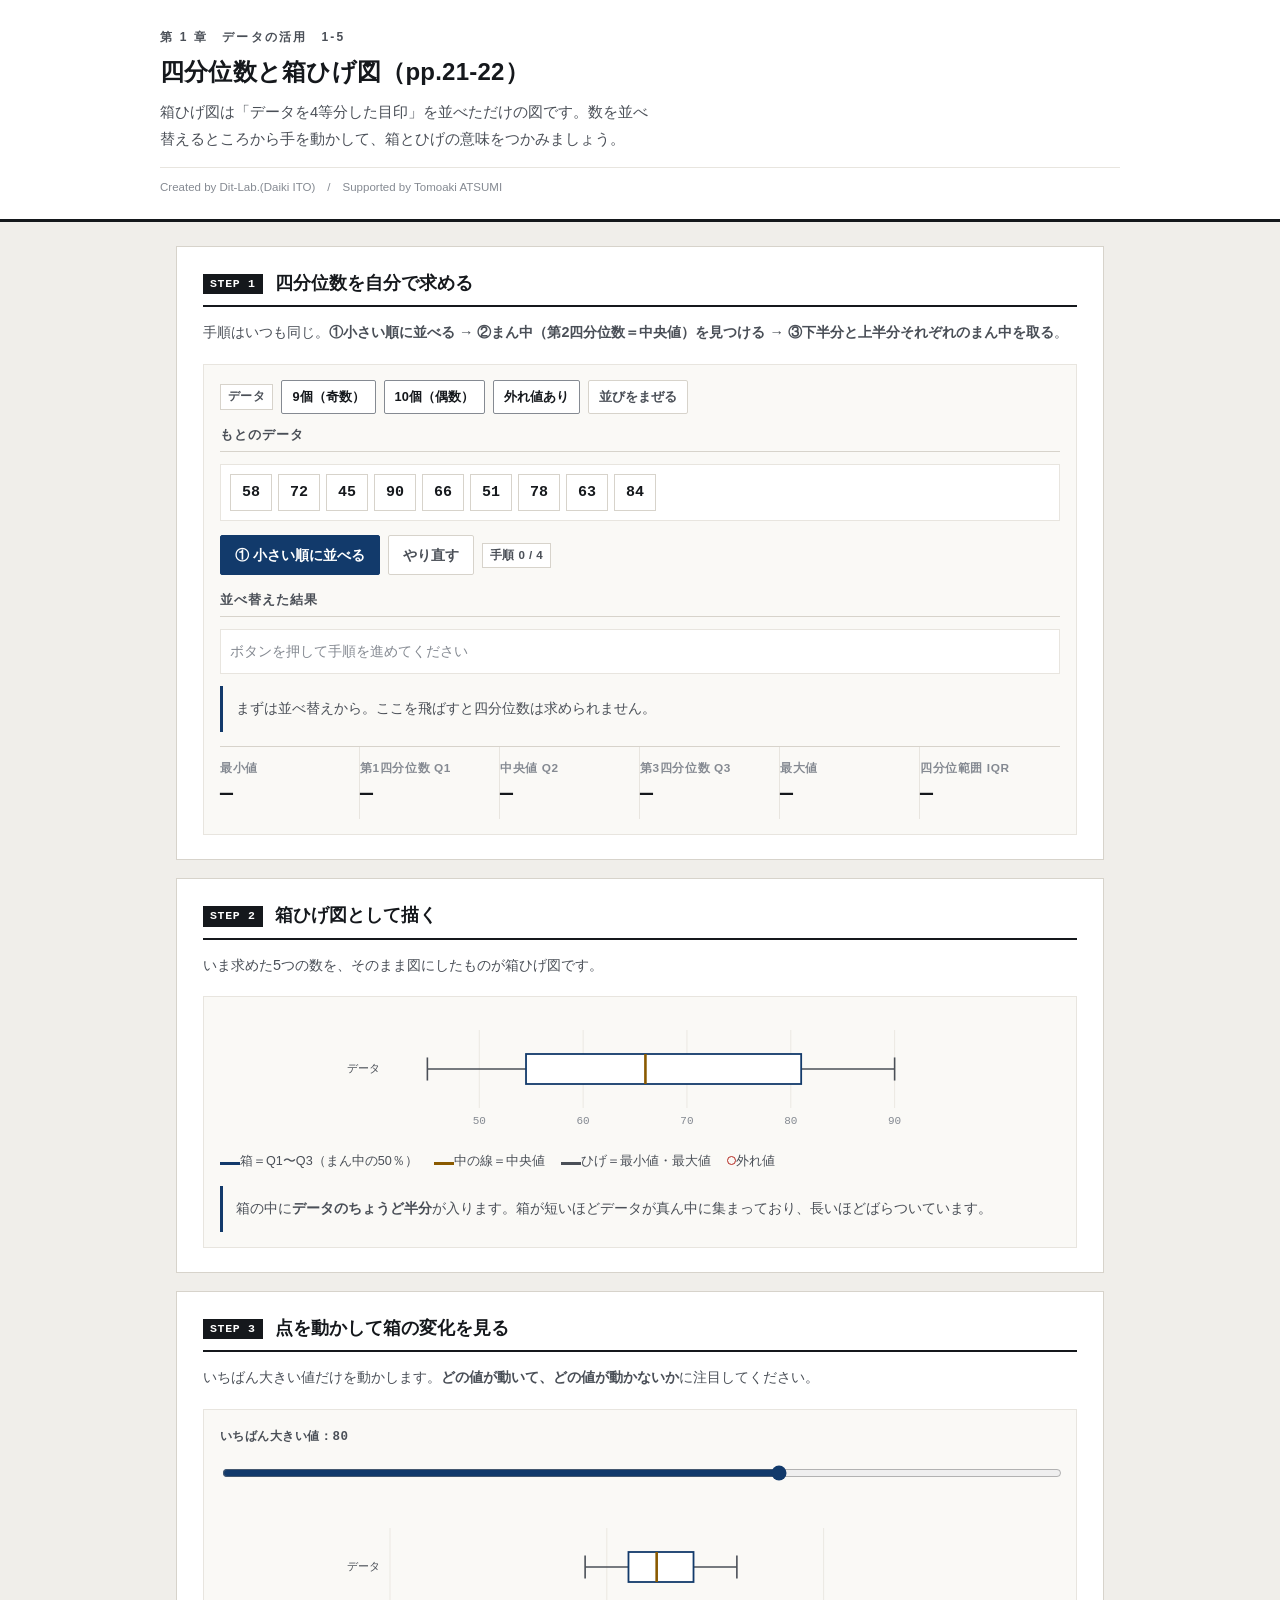
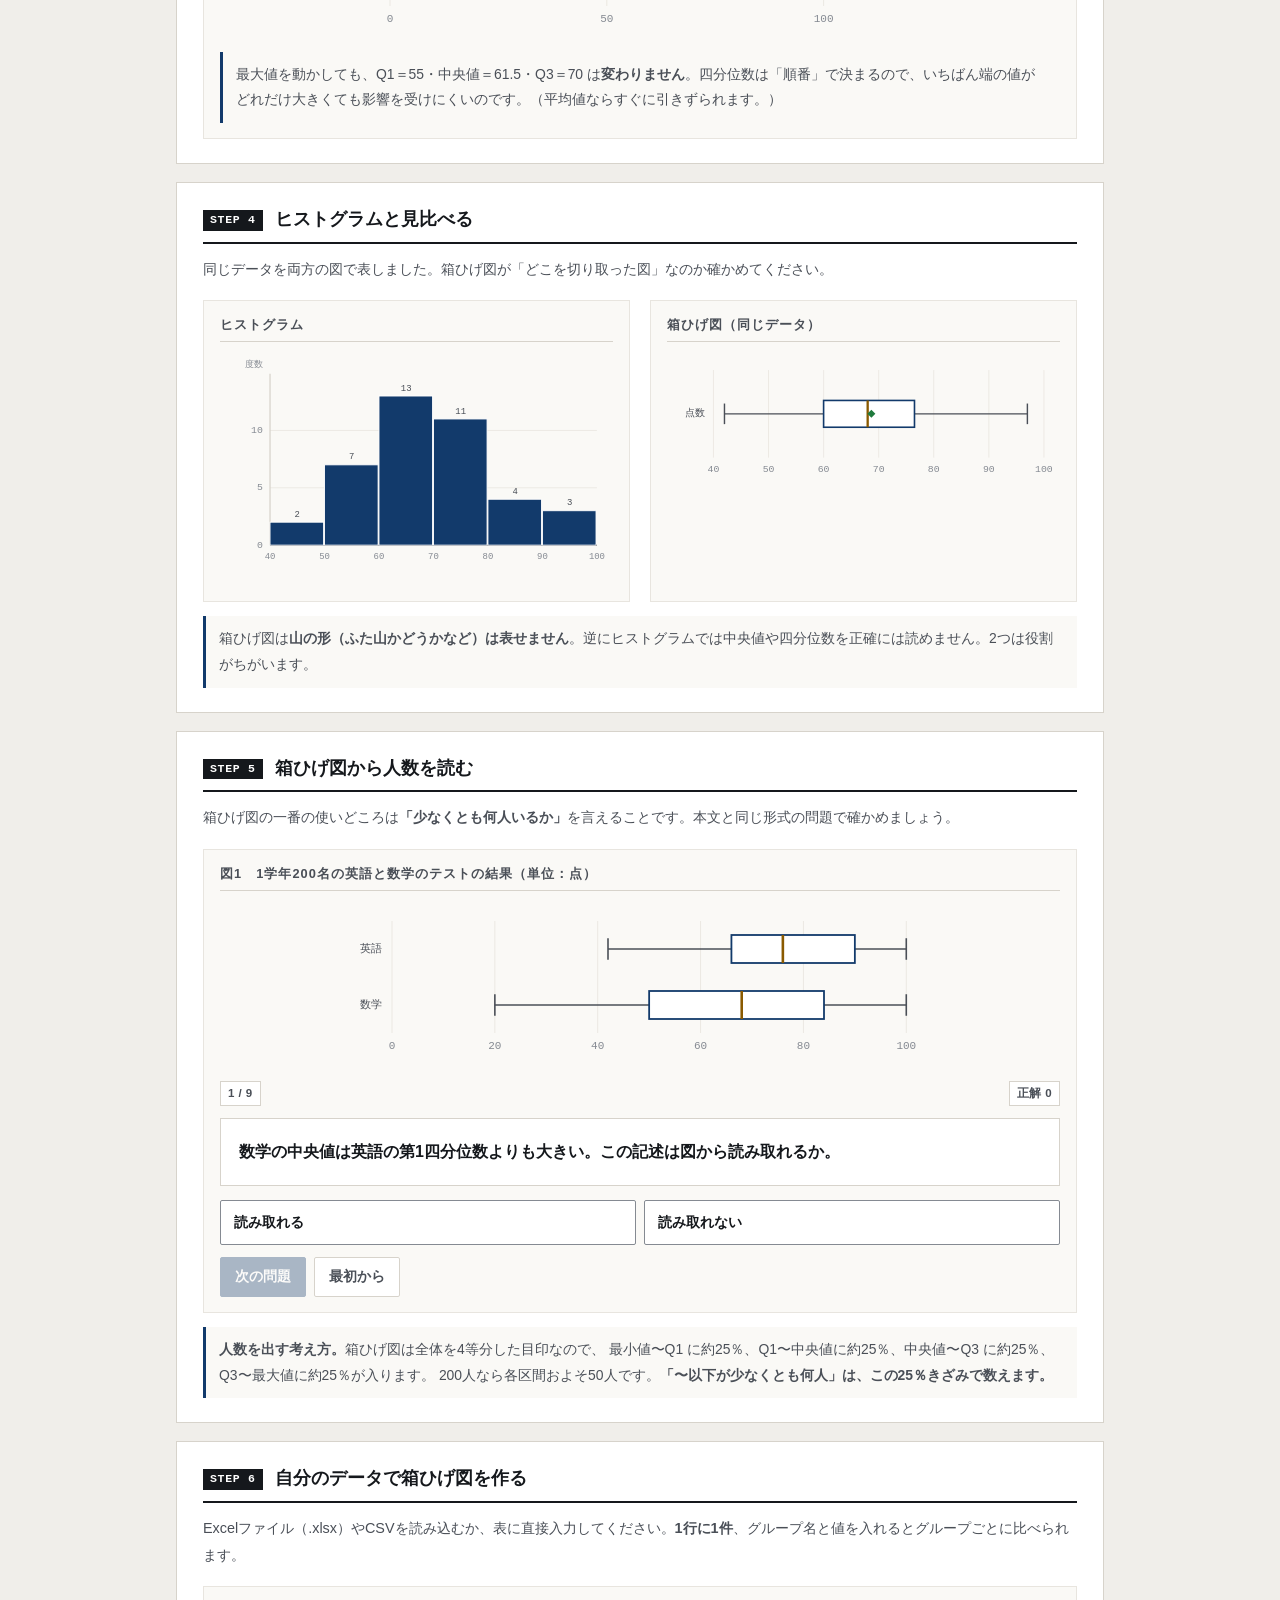
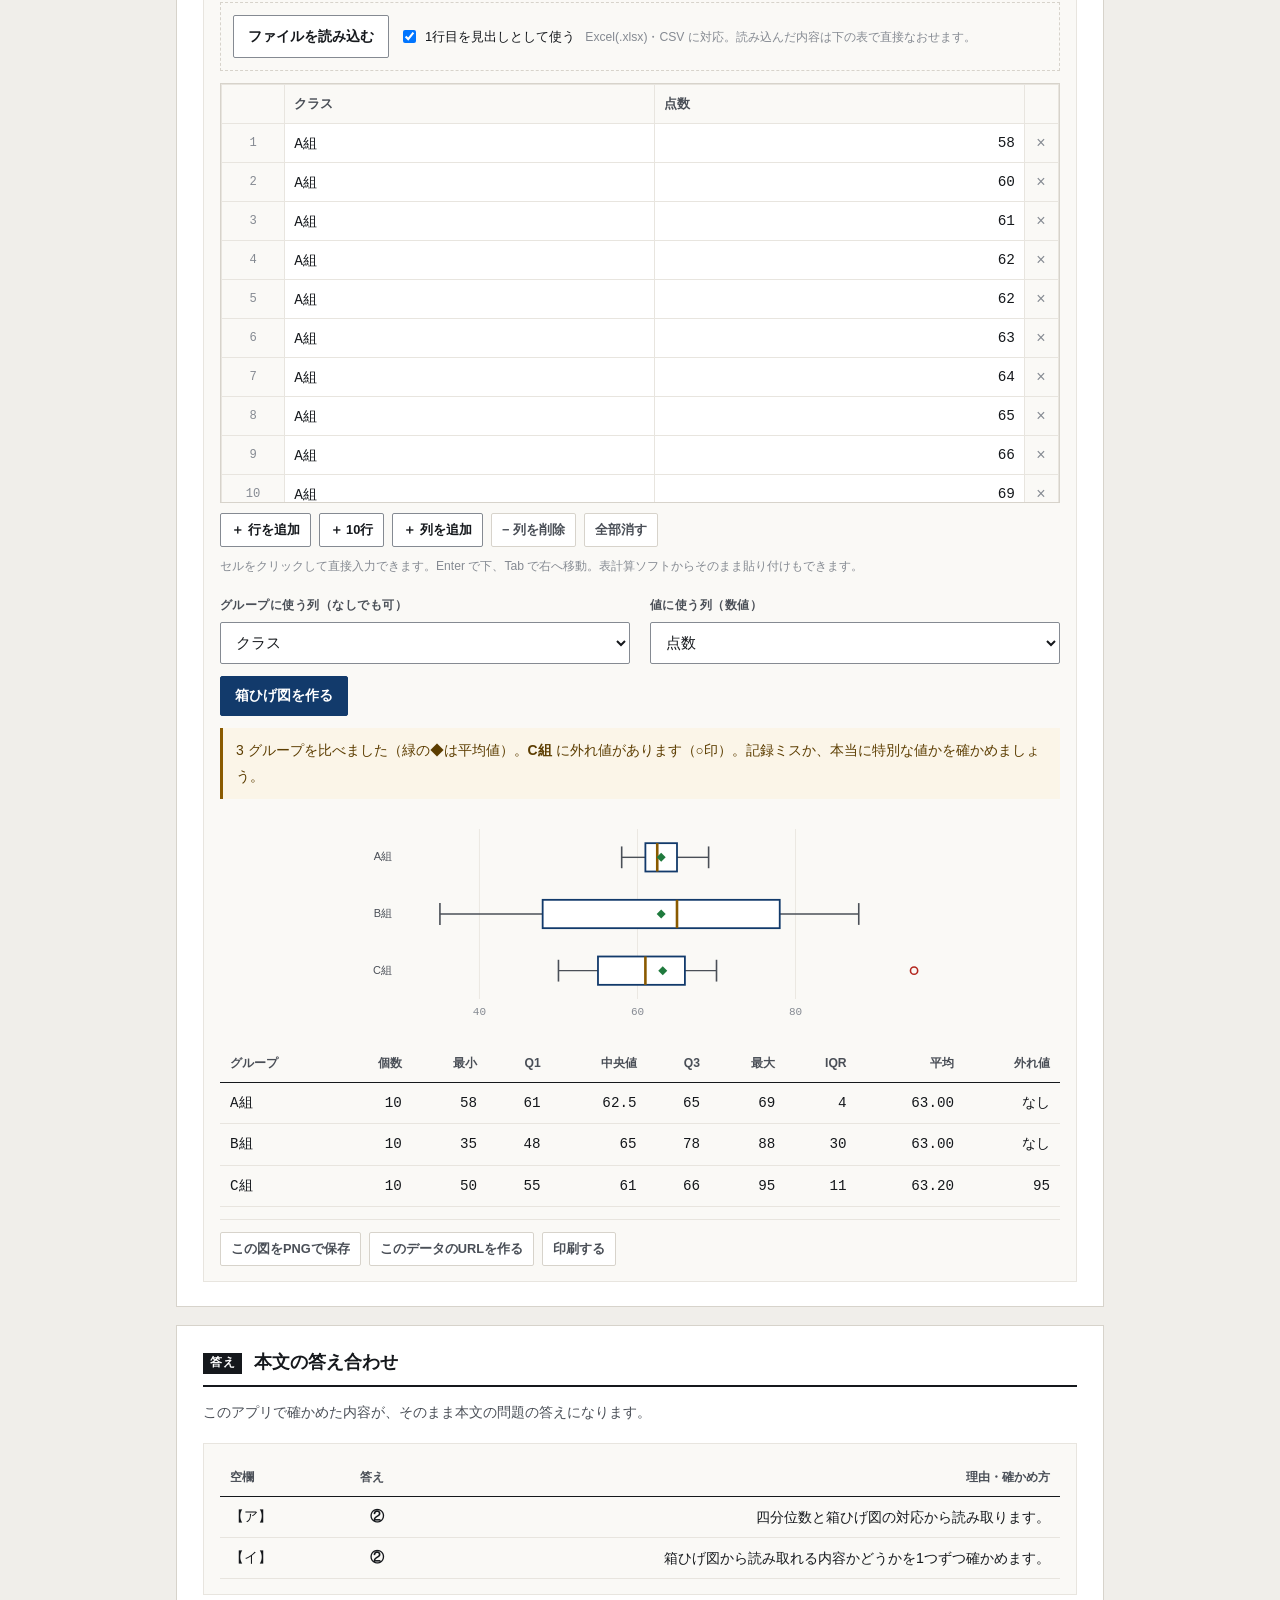
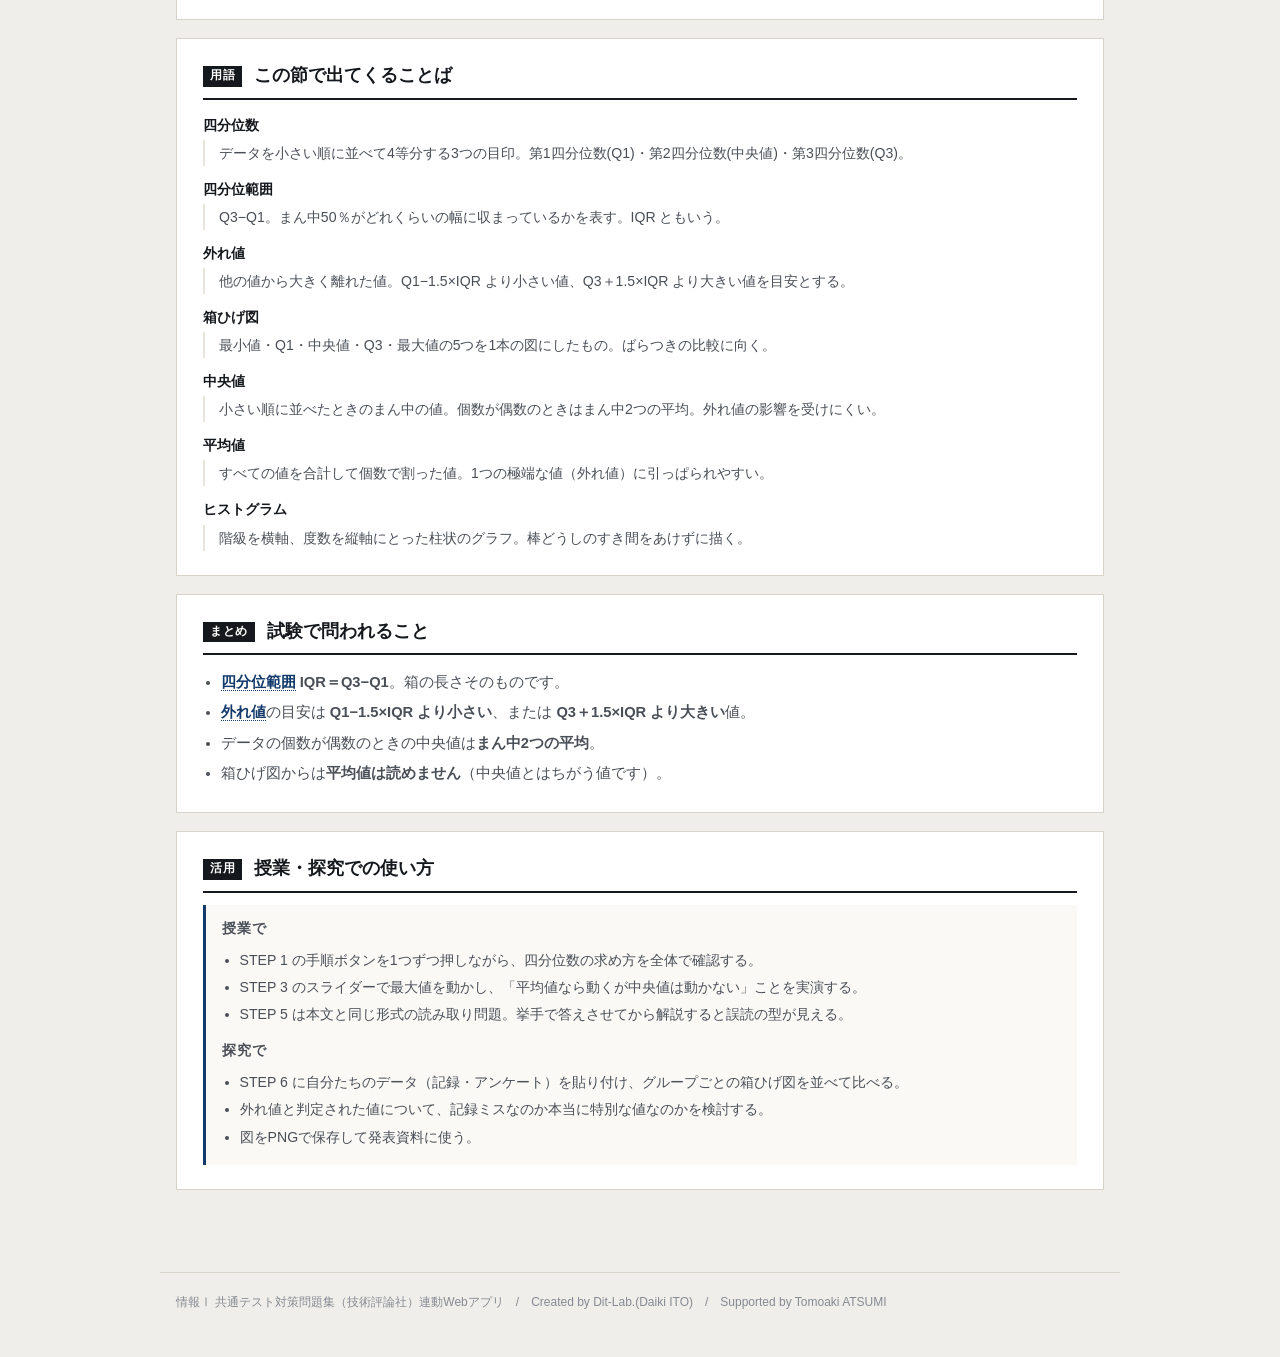
==== commit 630217d6: "feat: 本文の答え合わせカードを追加（空欄・答え・確かめ方）" ====
--- a/index.html
+++ b/index.html
@@ -6,8 +6,8 @@
 <title>四分位数と箱ひげ図｜情報Ⅰ共通テスト対策問題集</title>
 <meta name="description" content="箱ひげ図は「データを4等分した目印」を並べただけの図です。数を並べ替えるところから手を動かして、箱とひげの意味をつかみましょう。">
 <link rel="icon" href="data:image/svg+xml,%3Csvg xmlns=%22http://www.w3.org/2000/svg%22 viewBox=%220 0 32 32%22%3E%3Crect width=%2232%22 height=%2232%22 fill=%22%2315181c%22/%3E%3Ctext x=%2216%22 y=%2222%22 font-size=%2218%22 font-family=%22monospace%22 fill=%22%23fff%22 text-anchor=%22middle%22%3E01%3C/text%3E%3C/svg%3E">
-<link rel="stylesheet" href="css/style.css">
-<link rel="stylesheet" href="css/app.css">
+<link rel="stylesheet" href="css/style.css?v=239696b1">
+<link rel="stylesheet" href="css/app.css?v=937ad95f">
 </head>
 <body>
 
@@ -140,6 +140,14 @@
       <div id="myChart" style="margin-top:12px"></div>
       <div class="tbl-scroll" style="margin-top:12px"><table class="tbl" id="myTable"></table></div>
       <div class="toolbar" id="myTools"></div>
+    </div>
+  </section>
+
+  <section class="step" id="ansBox">
+    <h2><span class="no">答え</span>本文の答え合わせ</h2>
+    <p class="desc">このアプリで確かめた内容が、そのまま本文の問題の答えになります。</p>
+    <div class="panel">
+      <div class="tbl-scroll"><table class="tbl"><thead><tr><th>空欄</th><th>答え</th><th>理由・確かめ方</th></tr></thead><tbody><tr><td class="mono">【ア】</td><td class="mono"><strong>②</strong></td><td>四分位数と箱ひげ図の対応から読み取ります。</td></tr><tr><td class="mono">【イ】</td><td class="mono"><strong>②</strong></td><td>箱ひげ図から読み取れる内容かどうかを1つずつ確かめます。</td></tr></tbody></table></div>
     </div>
   </section>
 
@@ -182,12 +190,12 @@
   情報Ⅰ 共通テスト対策問題集（技術評論社）連動Webアプリ　/　Created by Dit-Lab.(Daiki ITO)　/　Supported by Tomoaki ATSUMI
 </footer>
 
-<script src="js/tools.js"></script>
-<script src="js/chart.js"></script>
-<script src="js/grid.js"></script>
-<script src="js/xlsx.js"></script>
-<script src="js/datainput.js"></script>
-<script src="js/terms.js"></script>
-<script src="js/app.js"></script>
+<script src="js/tools.js?v=c07db610"></script>
+<script src="js/chart.js?v=fb6e3be1"></script>
+<script src="js/grid.js?v=b72ee2f5"></script>
+<script src="js/xlsx.js?v=53c47a9c"></script>
+<script src="js/datainput.js?v=dbe2aecf"></script>
+<script src="js/terms.js?v=01bda077"></script>
+<script src="js/app.js?v=2a7a6c4e"></script>
 </body>
 </html>
--- a/css/style.css
+++ b/css/style.css
@@ -242,3 +242,28 @@
 }
 /* タッチ操作でのスクロールを滑らかに */
 .tbl-scroll, .dg-scroll, .tree-box{ -webkit-overflow-scrolling:touch; overscroll-behavior-x:contain }
+
+/* 幅指定つきの入力欄がスマートフォンではみ出さないようにする */
+input[type=text], input[type=number], input[type=search], textarea, select{ max-width:100% }
+.btn-row > label{ min-width:0; max-width:100% }
+.btn-row > label input, .btn-row > label select{ max-width:100% }
+
+/* 共通：○×判定・並べかえ（quiz.js 用） */
+.abcde{border:1px solid var(--rule); border-radius:3px; overflow:hidden}
+.abcde > div{border-top:1px solid var(--rule); padding:10px 12px}
+.abcde > div:first-child{border-top:0}
+.abcde .st{display:flex; gap:10px; align-items:flex-start; flex-wrap:wrap}
+.abcde .st .k{font-weight:700; font-family:var(--mono); min-width:1.4em}
+.abcde .st .t{flex:1; min-width:12em}
+.abcde .jb{display:flex; gap:6px}
+.abcde .jb .btn{min-width:3.4em; padding:6px 10px; text-align:center}
+.prep{display:grid; grid-template-columns:repeat(auto-fit,minmax(150px,1fr)); gap:10px; margin-top:10px}
+.prep .slot{border:1px dashed var(--ink-3); border-radius:3px; padding:10px; min-height:92px; background:var(--paper)}
+.prep .slot.filled{border-style:solid}
+.prep .slot .tag{font:700 .74rem/1.4 var(--mono); color:var(--accent); display:block; margin-bottom:6px}
+.prep .slot .txt{font-size:.86rem; line-height:1.7}
+.cards{display:flex; flex-wrap:wrap; gap:8px; margin-top:10px}
+.cards .c{border:1px solid var(--ink-3); border-radius:3px; padding:9px 12px; background:var(--paper);
+  cursor:pointer; font-size:.88rem; max-width:100%; text-align:left; font-family:inherit; color:var(--ink)}
+.cards .c:hover{background:var(--warn-bg)}
+.cards .c.used{opacity:.35; pointer-events:none}
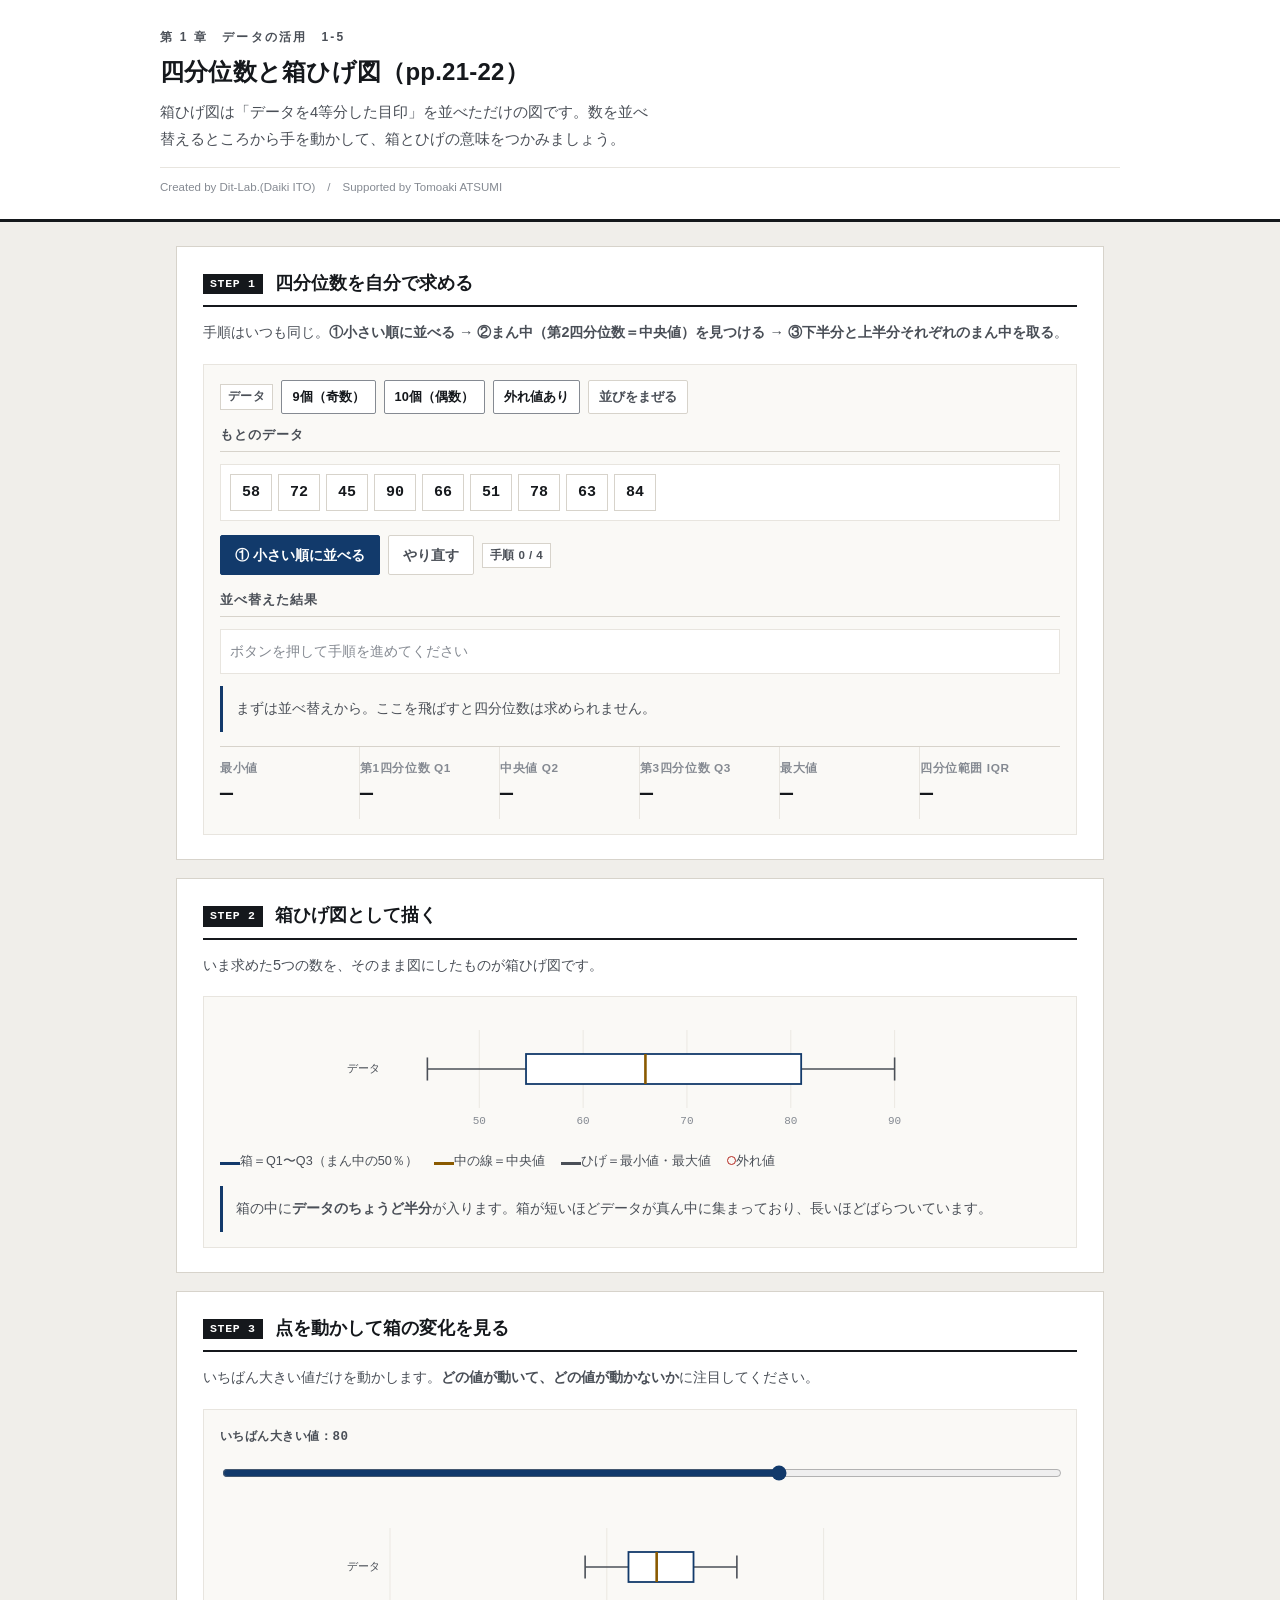
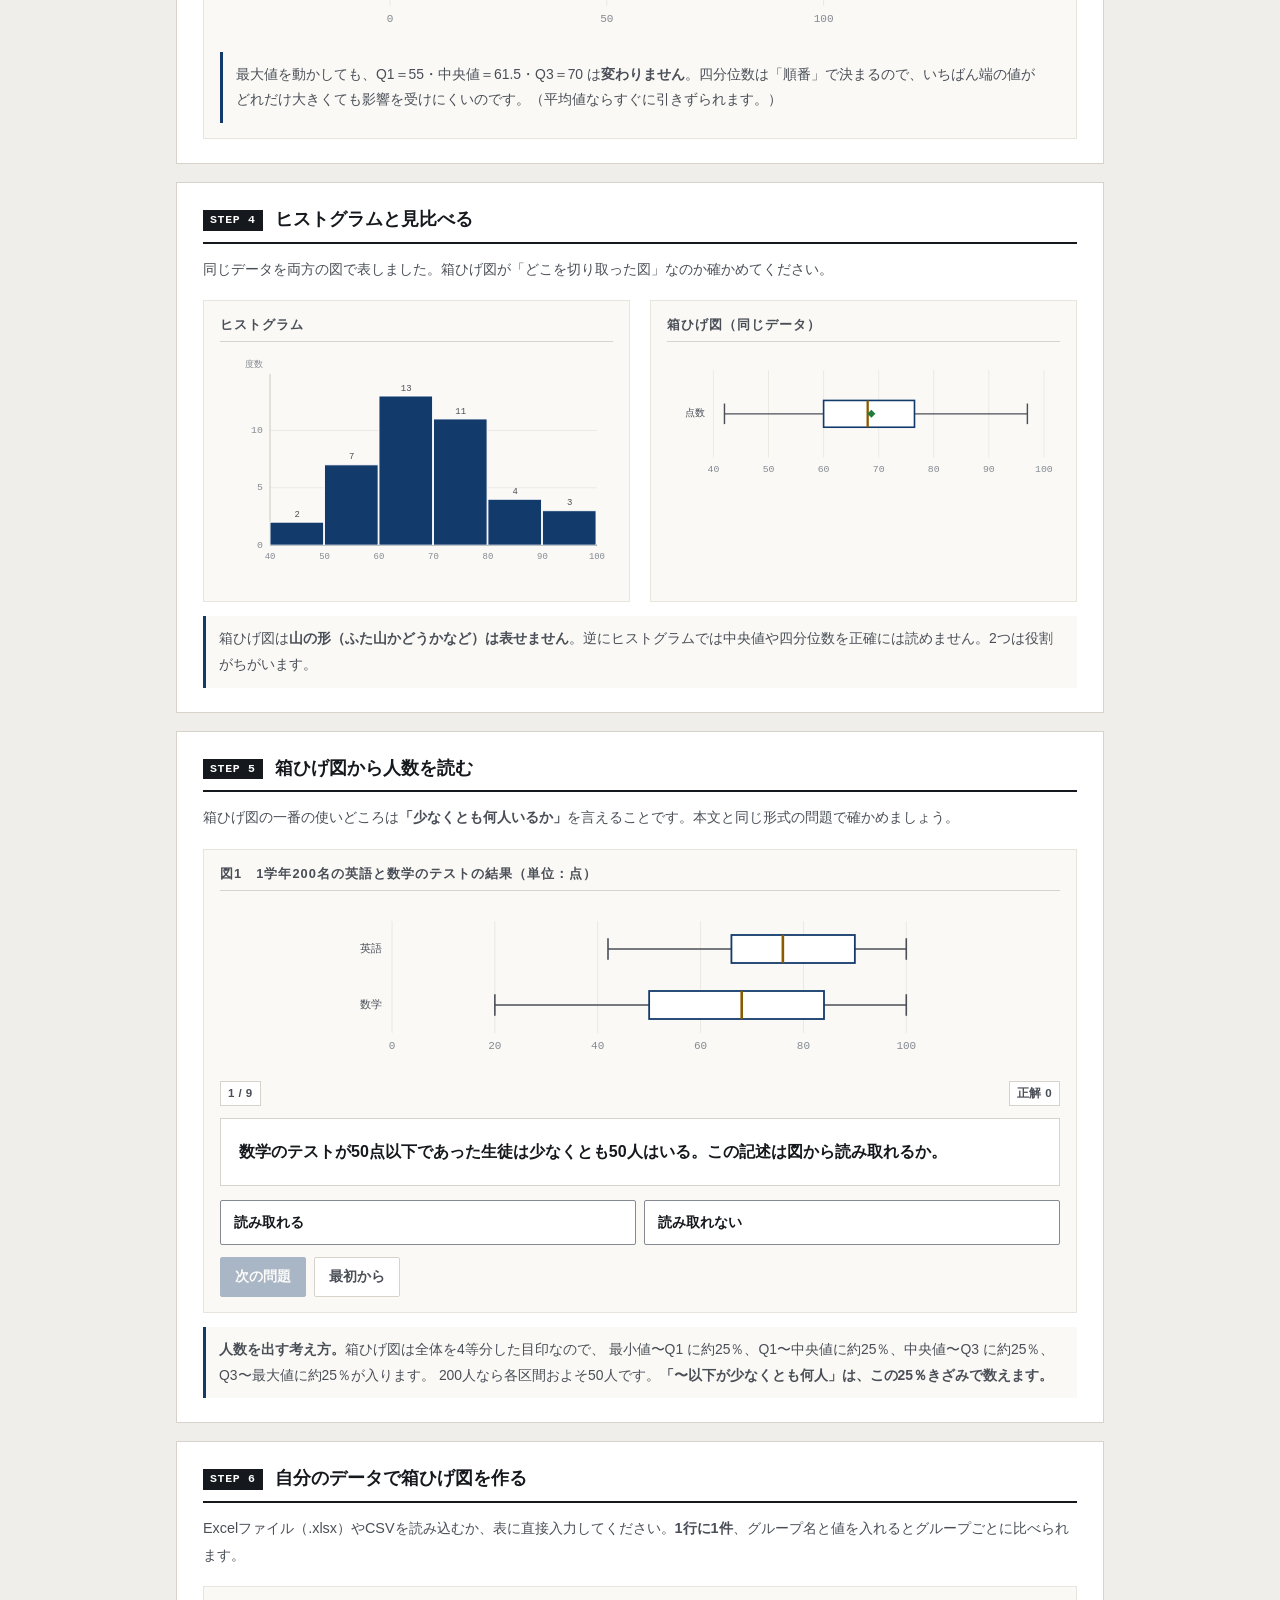
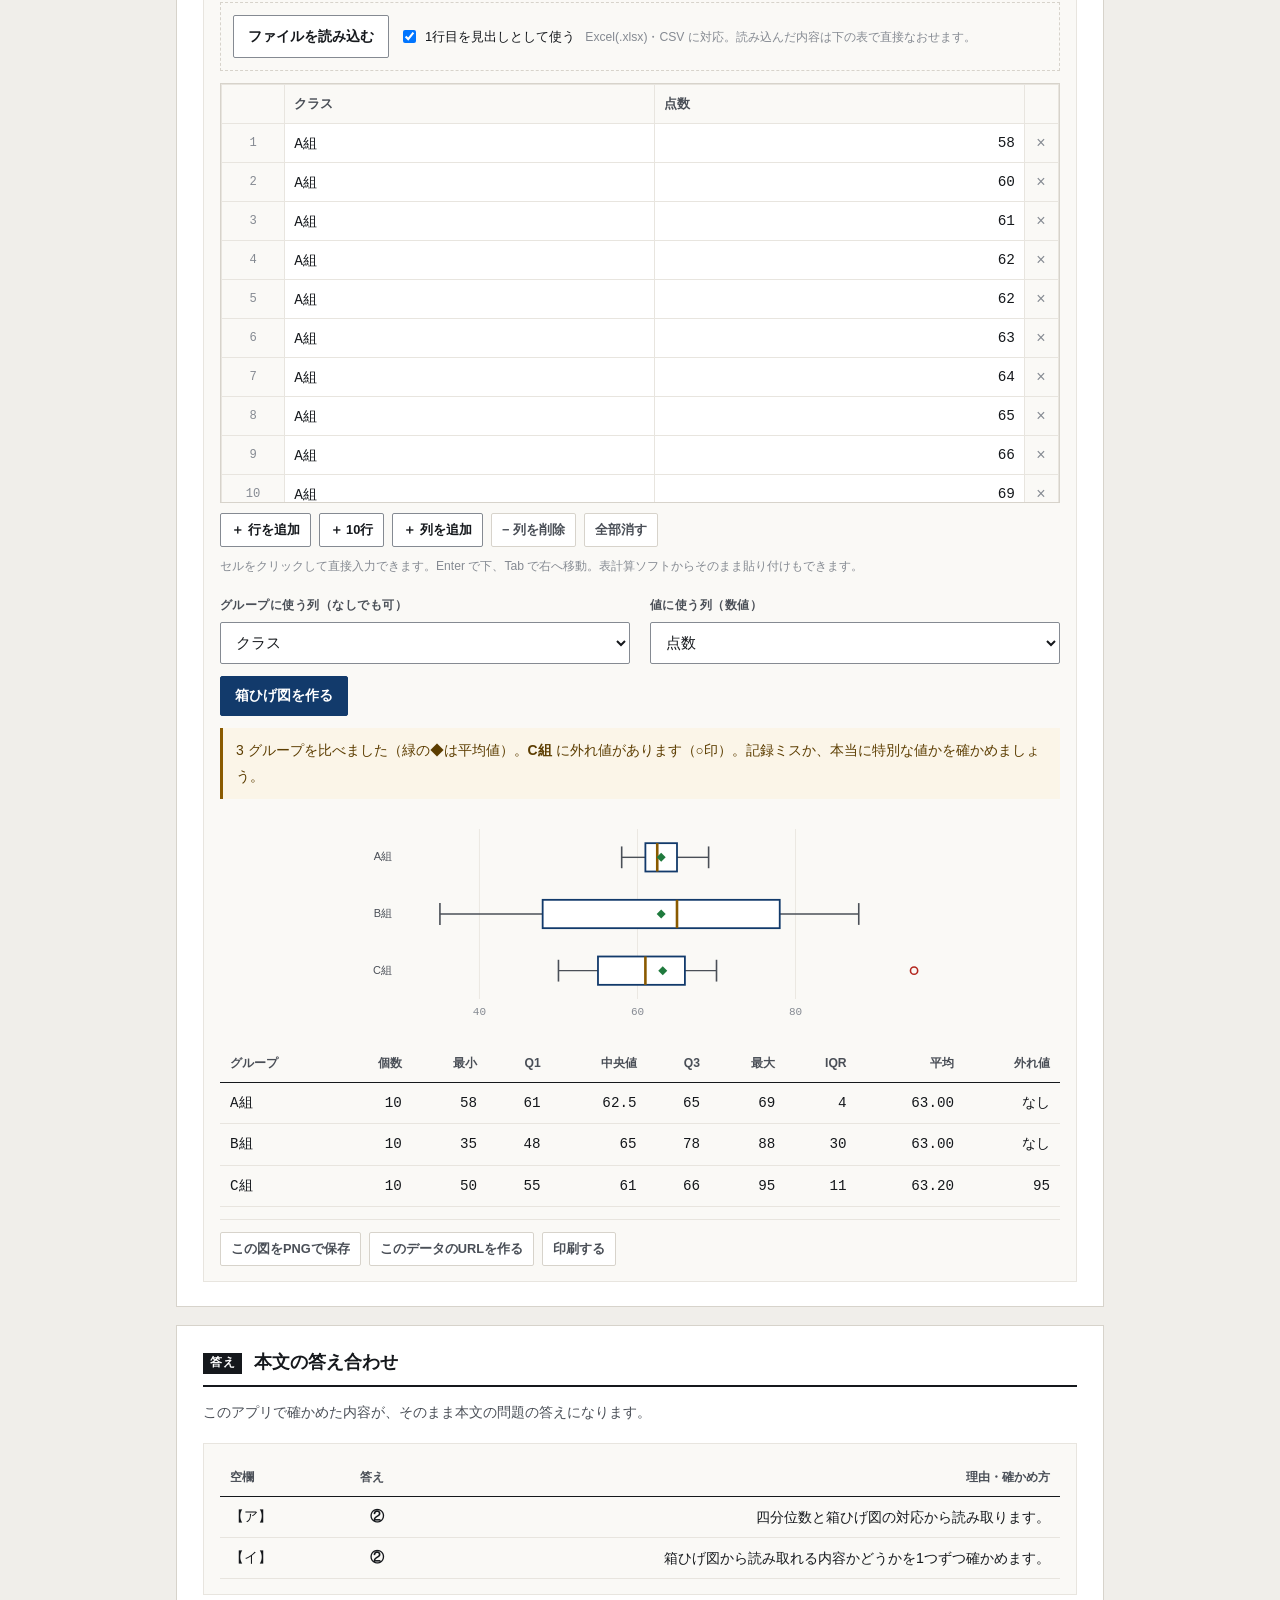
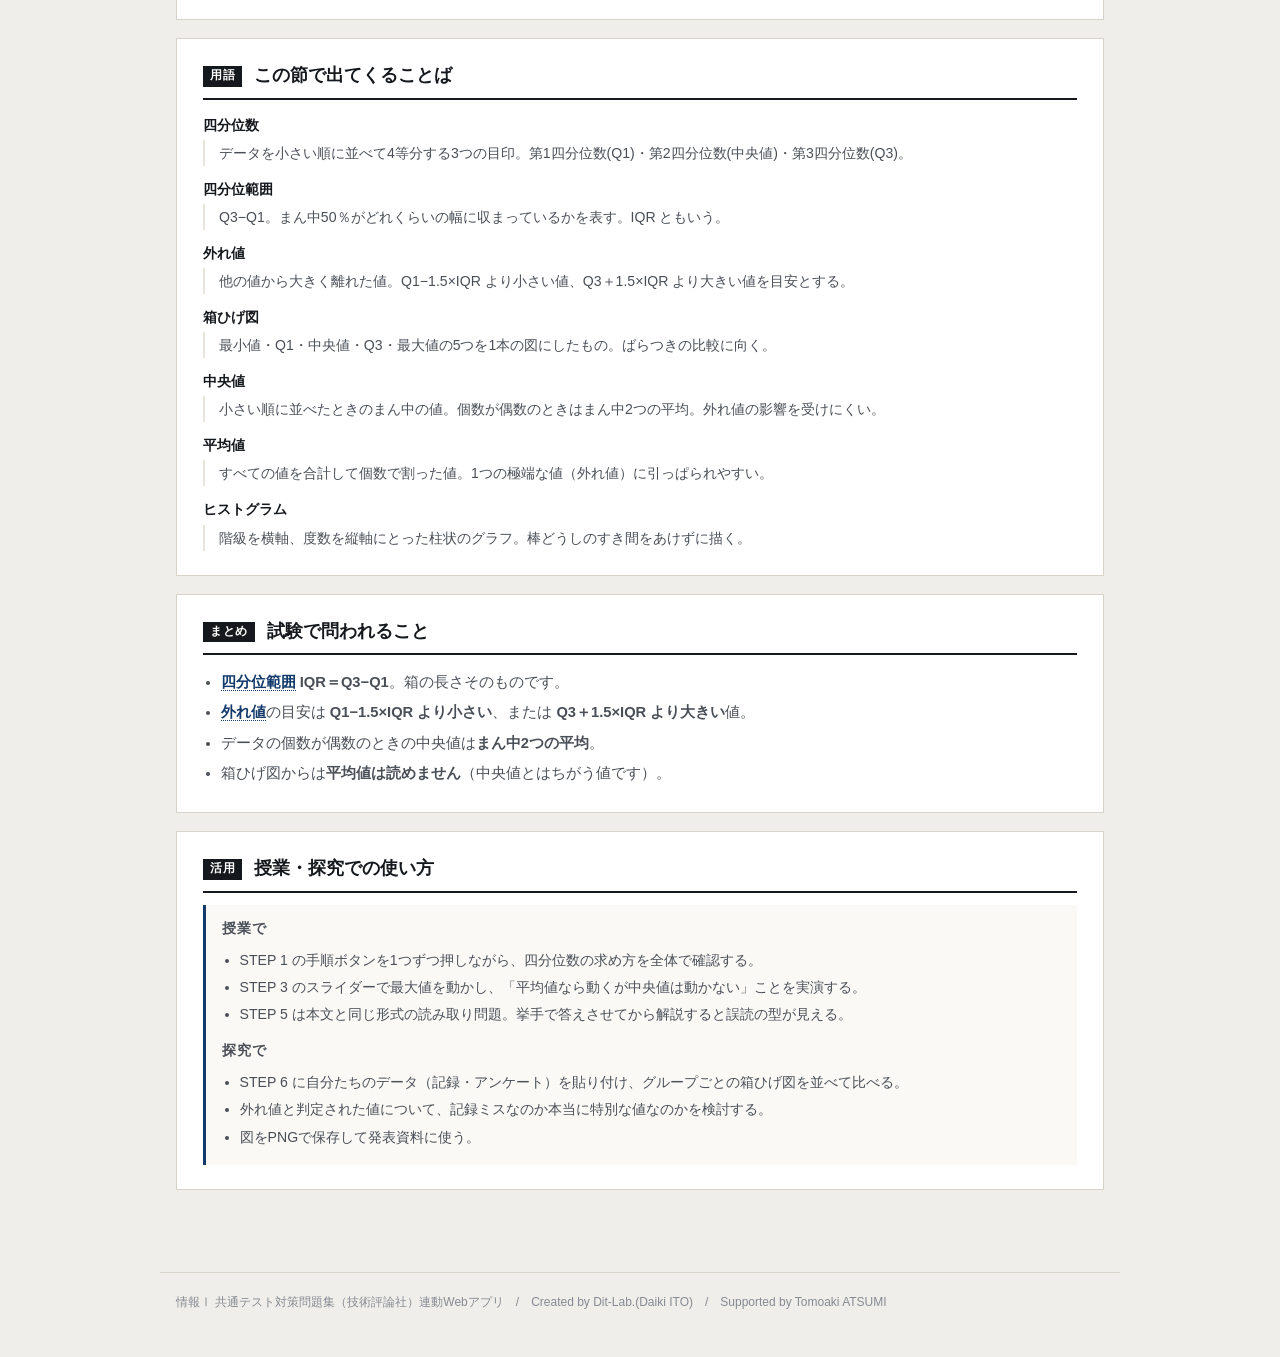
==== commit 0b35c874: "fix: 設問見出しのレイアウト不具合を修正（.qhead→.pq）" ====
--- a/index.html
+++ b/index.html
@@ -6,7 +6,7 @@
 <title>四分位数と箱ひげ図｜情報Ⅰ共通テスト対策問題集</title>
 <meta name="description" content="箱ひげ図は「データを4等分した目印」を並べただけの図です。数を並べ替えるところから手を動かして、箱とひげの意味をつかみましょう。">
 <link rel="icon" href="data:image/svg+xml,%3Csvg xmlns=%22http://www.w3.org/2000/svg%22 viewBox=%220 0 32 32%22%3E%3Crect width=%2232%22 height=%2232%22 fill=%22%2315181c%22/%3E%3Ctext x=%2216%22 y=%2222%22 font-size=%2218%22 font-family=%22monospace%22 fill=%22%23fff%22 text-anchor=%22middle%22%3E01%3C/text%3E%3C/svg%3E">
-<link rel="stylesheet" href="css/style.css?v=239696b1">
+<link rel="stylesheet" href="css/style.css?v=ea93572e">
 <link rel="stylesheet" href="css/app.css?v=937ad95f">
 </head>
 <body>
@@ -192,8 +192,8 @@
 
 <script src="js/tools.js?v=c07db610"></script>
 <script src="js/chart.js?v=fb6e3be1"></script>
+<script src="js/xlsx.js?v=53c47a9c"></script>
 <script src="js/grid.js?v=b72ee2f5"></script>
-<script src="js/xlsx.js?v=53c47a9c"></script>
 <script src="js/datainput.js?v=dbe2aecf"></script>
 <script src="js/terms.js?v=01bda077"></script>
 <script src="js/app.js?v=2a7a6c4e"></script>
--- a/css/style.css
+++ b/css/style.css
@@ -68,6 +68,7 @@
 .grid{display:grid; gap:20px}
 .grid > *{min-width:0}          /* 子の中身で列が広がるのを防ぐ */
 @media(min-width:800px){ .grid.c2{grid-template-columns:1fr 1fr} }
+@media(min-width:800px){ .grid.c21{grid-template-columns:1.45fr 1fr} }
 
 .panel{border:1px solid var(--rule-2); background:var(--paper-2); padding:15px 16px; min-width:0}
 .panel > h3{
@@ -225,7 +226,7 @@
   .dg-c, .dg-h{ min-width:110px }
 }
 @media (max-width:820px){
-  .grid.c2{grid-template-columns:1fr}
+  .grid.c2,.grid.c21{grid-template-columns:1fr}
   .dg-scroll{max-height:340px}
   .filebox{flex-direction:column; align-items:stretch}
   .filebox .sel{max-width:100%}
@@ -267,3 +268,13 @@
   cursor:pointer; font-size:.88rem; max-width:100%; text-align:left; font-family:inherit; color:var(--ink)}
 .cards .c:hover{background:var(--warn-bg)}
 .cards .c.used{opacity:.35; pointer-events:none}
+
+/* --- 予想してから実行 --- */
+.pmark{display:inline-block; background:var(--accent); color:#fff; font-size:.7rem; font-weight:700;
+  letter-spacing:.08em; padding:2px 7px; border-radius:2px; margin-right:8px; vertical-align:2px}
+input.pin{font-size:1.05rem; padding:7px 10px; border:1px solid var(--rule); border-radius:3px;
+  width:9em; max-width:100%; background:#fff}
+.btn-row .unit{color:var(--muted); font-size:.9rem}
+.choice4 .btn.on{border-color:var(--accent); box-shadow:inset 0 0 0 1px var(--accent); font-weight:700}
+/* 設問文の見出し（flex ではなく通常の段落。.qhead は左右振り分け用なので用途が別） */
+.pq{margin:0 0 10px; font-weight:700; line-height:1.85}
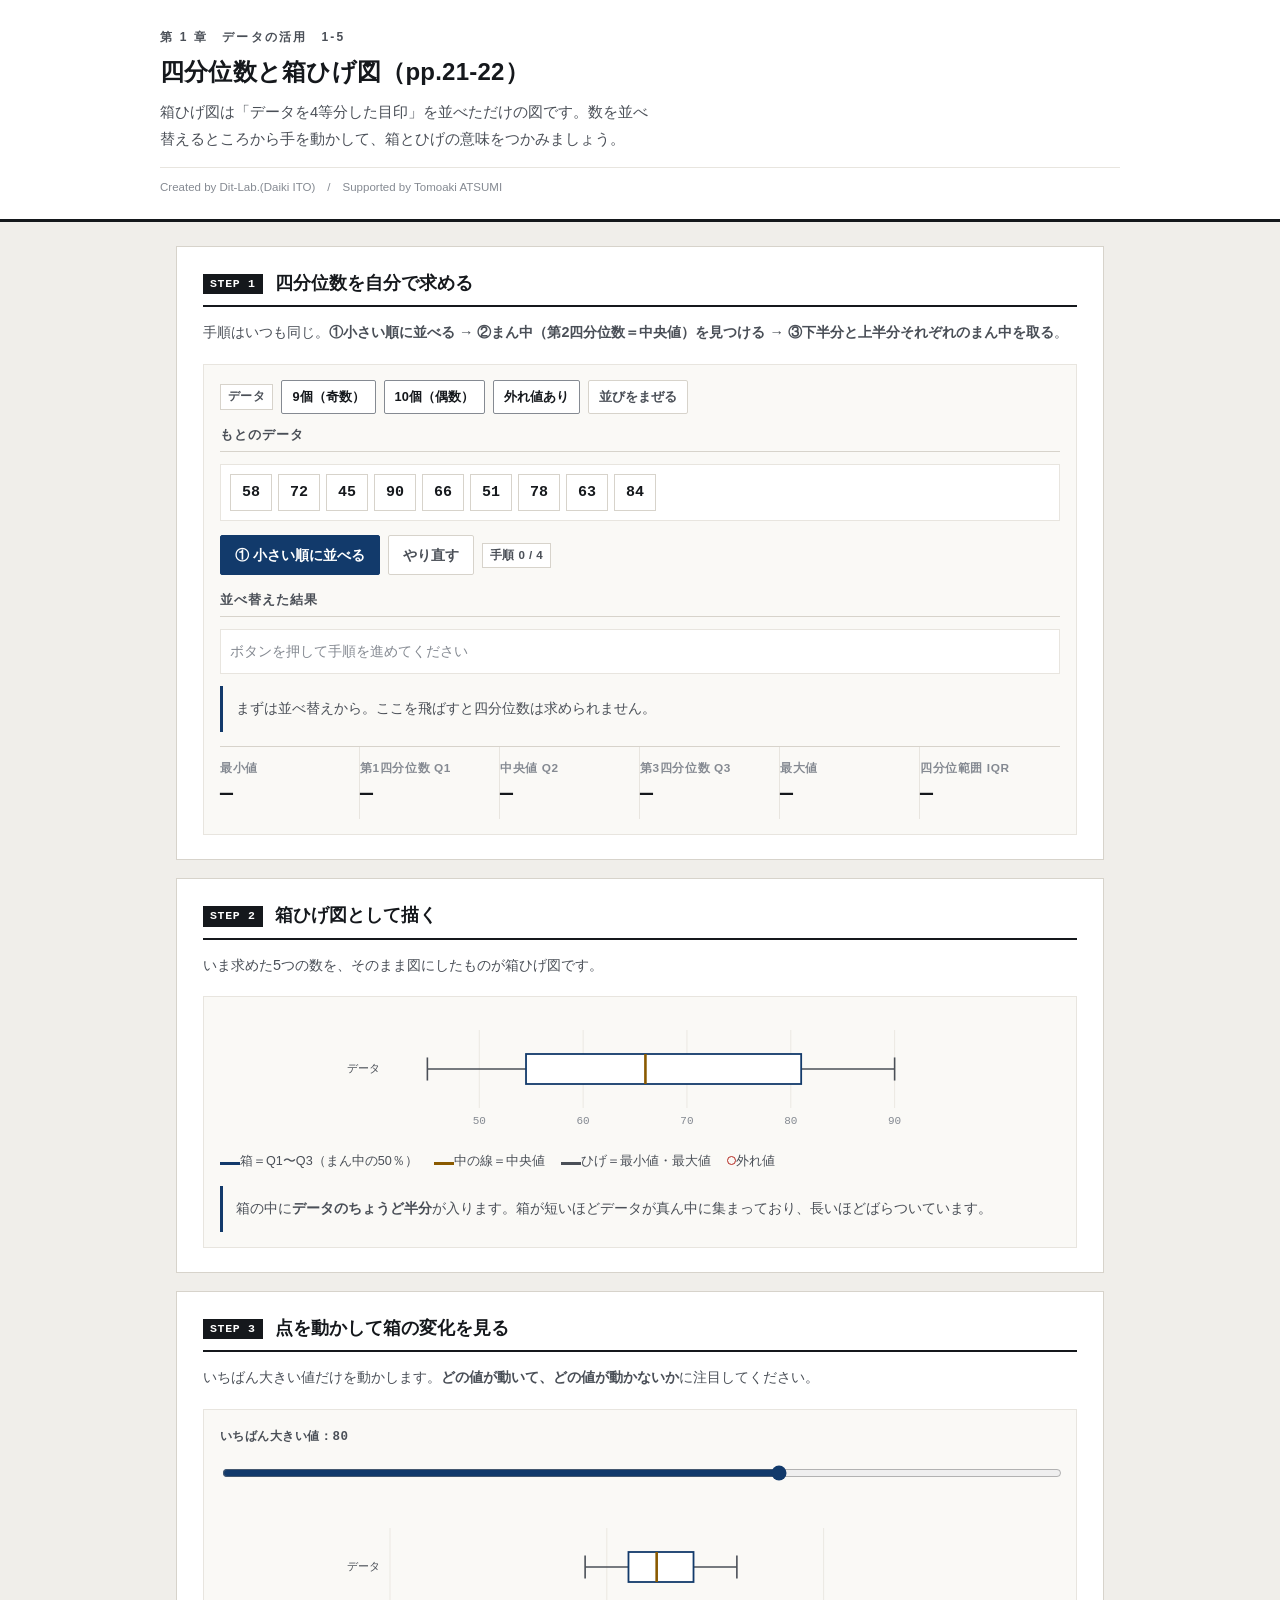
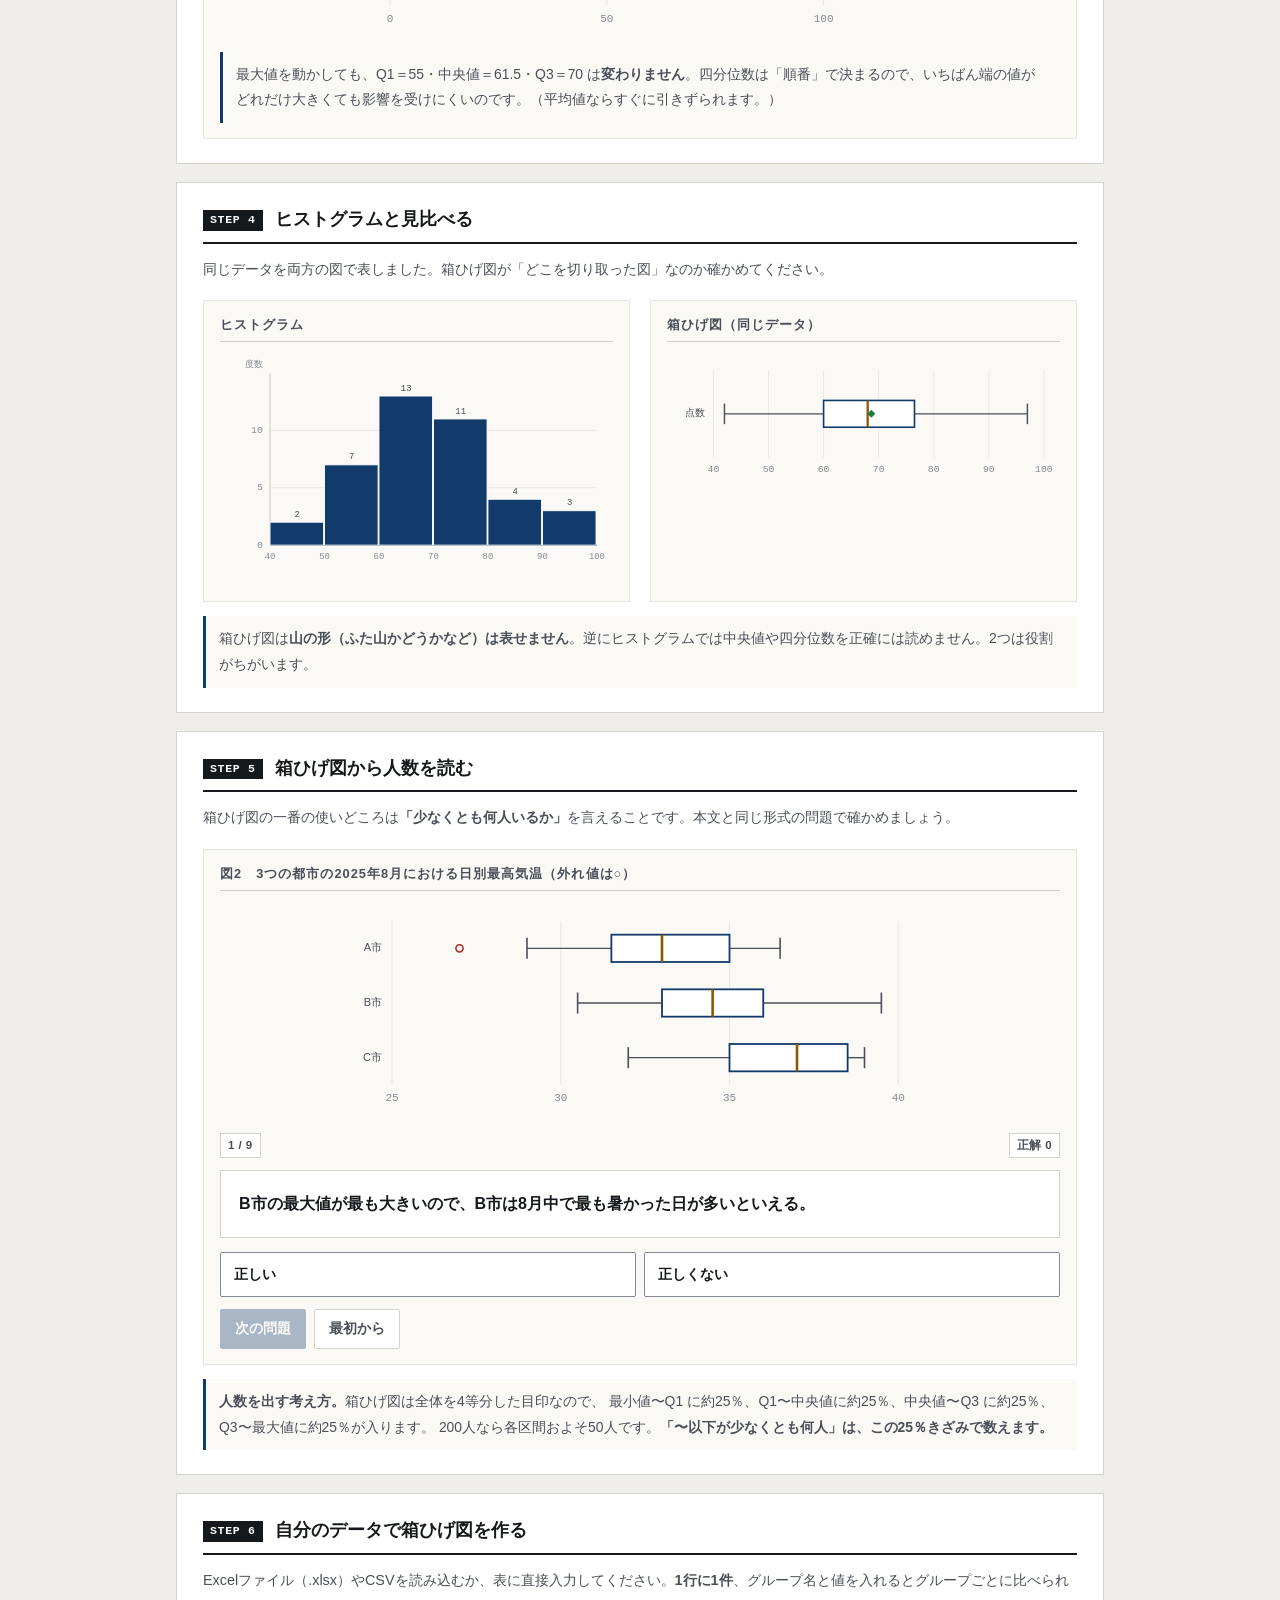
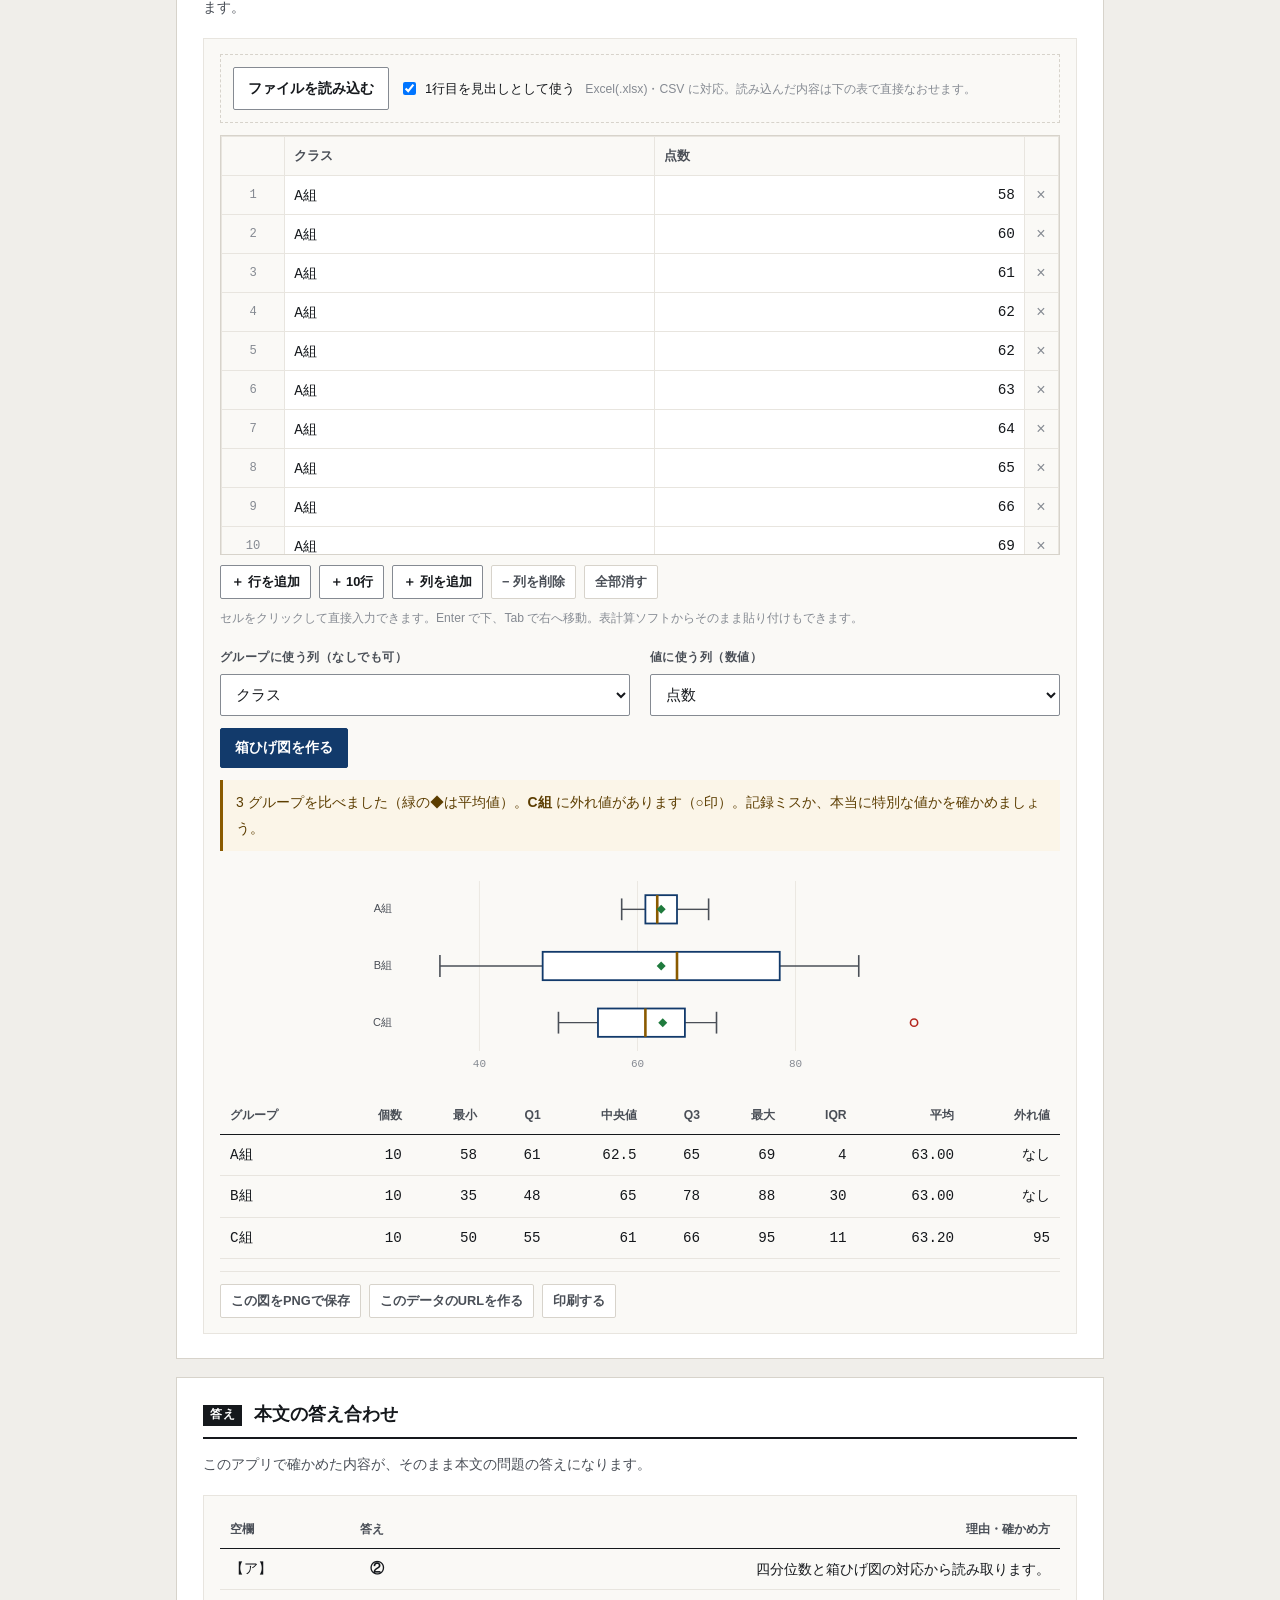
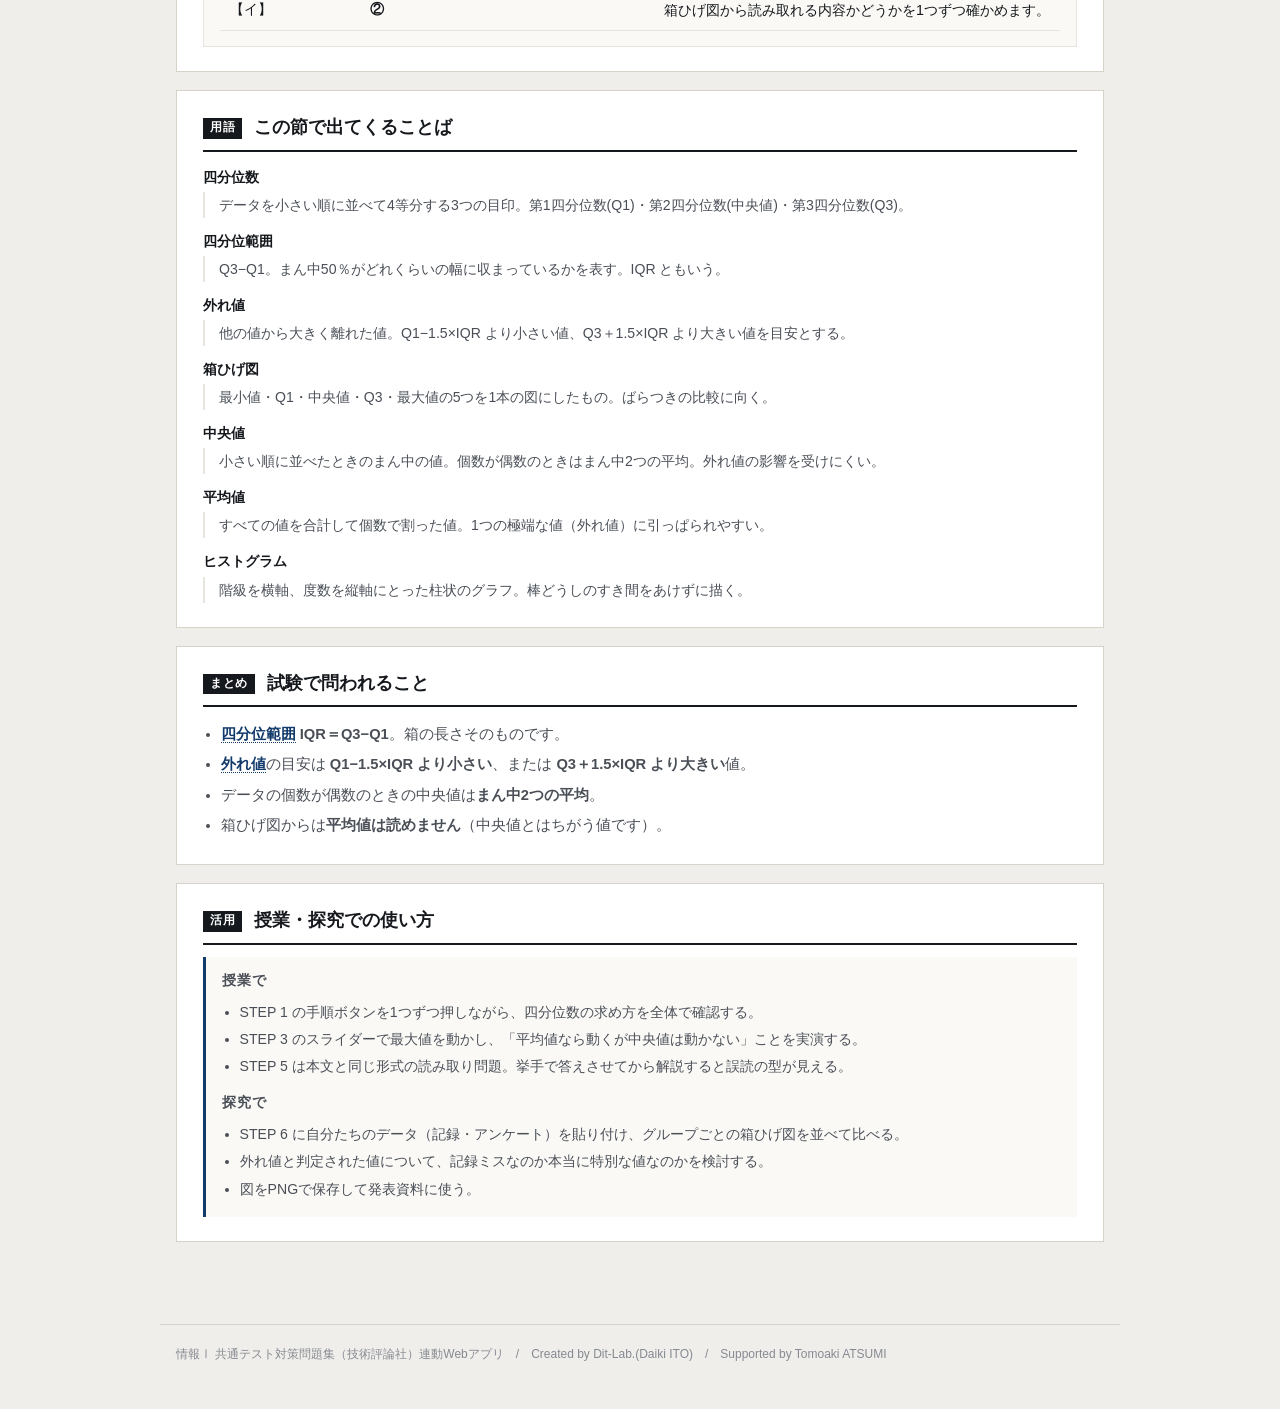
==== commit 62ad0c85: "fix: 解説文が折り返さず画面からはみ出す場合がある不具合を修正" ====
--- a/index.html
+++ b/index.html
@@ -6,7 +6,7 @@
 <title>四分位数と箱ひげ図｜情報Ⅰ共通テスト対策問題集</title>
 <meta name="description" content="箱ひげ図は「データを4等分した目印」を並べただけの図です。数を並べ替えるところから手を動かして、箱とひげの意味をつかみましょう。">
 <link rel="icon" href="data:image/svg+xml,%3Csvg xmlns=%22http://www.w3.org/2000/svg%22 viewBox=%220 0 32 32%22%3E%3Crect width=%2232%22 height=%2232%22 fill=%22%2315181c%22/%3E%3Ctext x=%2216%22 y=%2222%22 font-size=%2218%22 font-family=%22monospace%22 fill=%22%23fff%22 text-anchor=%22middle%22%3E01%3C/text%3E%3C/svg%3E">
-<link rel="stylesheet" href="css/style.css?v=ea93572e">
+<link rel="stylesheet" href="css/style.css?v=1b60c856">
 <link rel="stylesheet" href="css/app.css?v=937ad95f">
 </head>
 <body>
--- a/css/style.css
+++ b/css/style.css
@@ -118,7 +118,7 @@
 table.tbl thead th{border-bottom:1.5px solid var(--ink); font-size:.76rem; color:var(--ink-2); font-weight:700; white-space:nowrap}
 .tbl-scroll{overflow-x:auto; -webkit-overflow-scrolling:touch; max-width:100%}
 
-.note{padding:10px 13px; font-size:.87rem; border-left:3px solid var(--ink-3); background:var(--paper-2)}
+.note{padding:10px 13px; font-size:.87rem; border-left:3px solid var(--ink-3); background:var(--paper-2); overflow-wrap:break-word; word-break:break-word}
 .note.ok{background:var(--ok-bg); border-left-color:var(--ok); color:#123f22}
 .note.ng{background:var(--ng-bg); border-left-color:var(--ng); color:#6d1a15}
 .note.info{background:var(--paper-2); border-left-color:var(--accent); color:var(--ink-2)}
